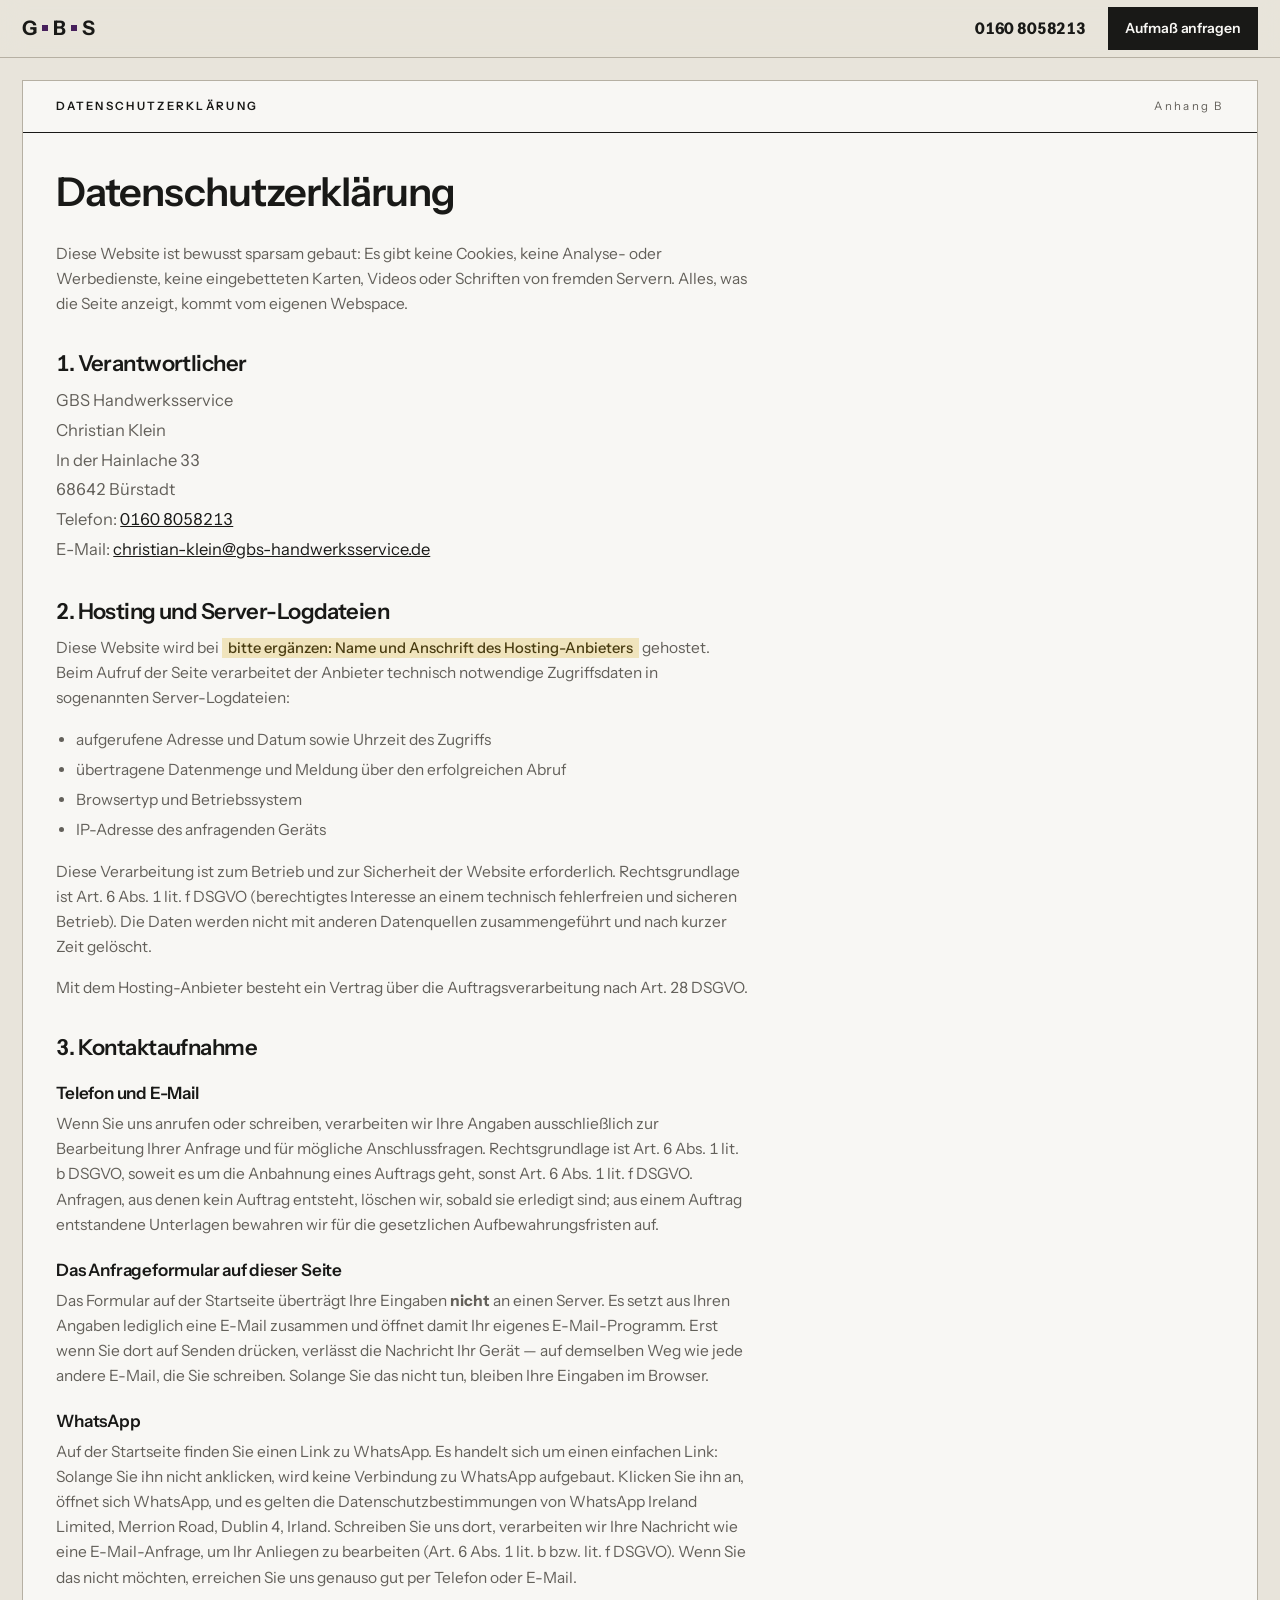
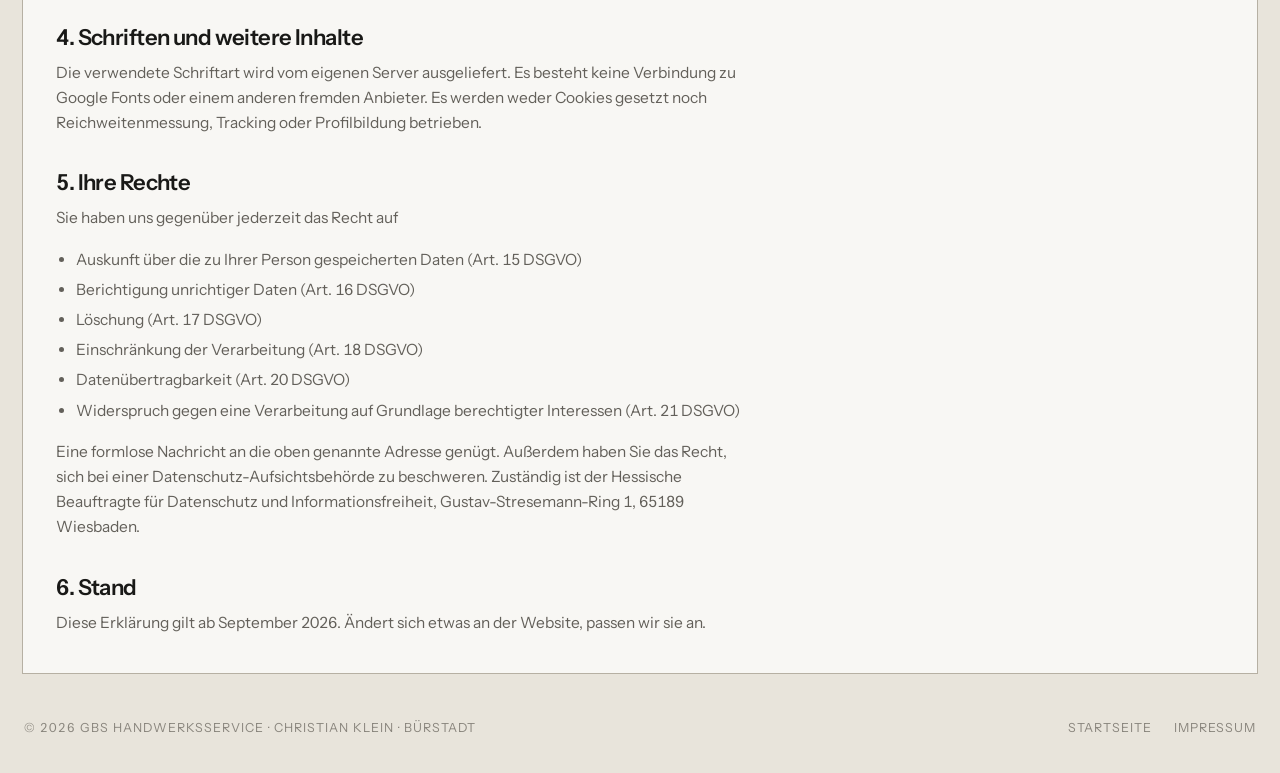
==== datenschutz.html @ 6ca28621 "Entwurf „Werkstattblatt" für GBS Handwerksservice Die Seite als Satz technischer Blätter statt als L" ====
<!doctype html>
<html lang="de">
<head>
<meta charset="utf-8">
<meta name="viewport" content="width=device-width, initial-scale=1">
<title>Datenschutzerklärung — GBS Handwerksservice</title>
<meta name="robots" content="noindex, nofollow">
<meta name="theme-color" content="#e8e4db">
<link rel="icon" href="favicon.svg" type="image/svg+xml">
<link rel="stylesheet" href="assets/css/gbs.css">
</head>
<body>

<header class="kopfleiste" data-fest="ja">
  <div class="innen">
    <a class="wortmarke wortmarke--klein" href="index.html" aria-label="GBS Handwerksservice — Startseite">
      G<i></i>B<i></i>S
    </a>
    <div class="rechts">
      <a class="ruf" href="tel:+491608058213">0160 8058213</a>
      <a class="knopf" href="index.html#blatt-07">Aufmaß<span class="nur-breit">&#160;anfragen</span></a>
    </div>
  </div>
</header>

<main style="padding-top:var(--kopf)">
<section class="blatt">
  <div class="blatt-kopf">
    <span class="titel">Datenschutzerklärung</span>
    <span class="nr">Anhang B</span>
  </div>
  <div class="rechtsblatt">

  <h1>Datenschutzerklärung</h1>

  <p>
    Diese Website ist bewusst sparsam gebaut: Es gibt keine Cookies, keine Analyse-
    oder Werbedienste, keine eingebetteten Karten, Videos oder Schriften von
    fremden Servern. Alles, was die Seite anzeigt, kommt vom eigenen Webspace.
  </p>

  <h2>1. Verantwortlicher</h2>
  <address>
    GBS Handwerksservice<br>
    Christian Klein<br>
    In der Hainlache 33<br>
    68642 Bürstadt<br>
    Telefon: <a href="tel:+491608058213">0160 8058213</a><br>
    E-Mail: <a href="mailto:christian-klein@gbs-handwerksservice.de">christian-klein@gbs-handwerksservice.de</a>
  </address>

  <h2>2. Hosting und Server-Logdateien</h2>
  <p>
    Diese Website wird bei <span class="luecke">bitte ergänzen: Name und Anschrift
    des Hosting-Anbieters</span> gehostet. Beim Aufruf der Seite verarbeitet der
    Anbieter technisch notwendige Zugriffsdaten in sogenannten Server-Logdateien:
  </p>
  <ul>
    <li>aufgerufene Adresse und Datum sowie Uhrzeit des Zugriffs</li>
    <li>übertragene Datenmenge und Meldung über den erfolgreichen Abruf</li>
    <li>Browsertyp und Betriebssystem</li>
    <li>IP-Adresse des anfragenden Geräts</li>
  </ul>
  <p>
    Diese Verarbeitung ist zum Betrieb und zur Sicherheit der Website erforderlich.
    Rechtsgrundlage ist Art. 6 Abs. 1 lit. f DSGVO (berechtigtes Interesse an einem
    technisch fehlerfreien und sicheren Betrieb). Die Daten werden nicht mit anderen
    Datenquellen zusammengeführt und nach kurzer Zeit gelöscht.
  </p>
  <p>
    Mit dem Hosting-Anbieter besteht ein Vertrag über die Auftragsverarbeitung nach
    Art. 28 DSGVO.
  </p>

  <h2>3. Kontaktaufnahme</h2>
  <h3>Telefon und E-Mail</h3>
  <p>
    Wenn Sie uns anrufen oder schreiben, verarbeiten wir Ihre Angaben ausschließlich
    zur Bearbeitung Ihrer Anfrage und für mögliche Anschlussfragen. Rechtsgrundlage
    ist Art. 6 Abs. 1 lit. b DSGVO, soweit es um die Anbahnung eines Auftrags geht,
    sonst Art. 6 Abs. 1 lit. f DSGVO. Anfragen, aus denen kein Auftrag entsteht,
    löschen wir, sobald sie erledigt sind; aus einem Auftrag entstandene Unterlagen
    bewahren wir für die gesetzlichen Aufbewahrungsfristen auf.
  </p>

  <h3>Das Anfrageformular auf dieser Seite</h3>
  <p>
    Das Formular auf der Startseite überträgt Ihre Eingaben <strong>nicht</strong> an
    einen Server. Es setzt aus Ihren Angaben lediglich eine E-Mail zusammen und
    öffnet damit Ihr eigenes E-Mail-Programm. Erst wenn Sie dort auf Senden drücken,
    verlässt die Nachricht Ihr Gerät — auf demselben Weg wie jede andere E-Mail, die
    Sie schreiben. Solange Sie das nicht tun, bleiben Ihre Eingaben im Browser.
  </p>

  <h3>WhatsApp</h3>
  <p>
    Auf der Startseite finden Sie einen Link zu WhatsApp. Es handelt sich um einen
    einfachen Link: Solange Sie ihn nicht anklicken, wird keine Verbindung zu
    WhatsApp aufgebaut. Klicken Sie ihn an, öffnet sich WhatsApp, und es gelten die
    Datenschutzbestimmungen von WhatsApp Ireland Limited, Merrion Road, Dublin 4,
    Irland. Schreiben Sie uns dort, verarbeiten wir Ihre Nachricht wie eine
    E-Mail-Anfrage, um Ihr Anliegen zu bearbeiten (Art. 6 Abs. 1 lit. b bzw. lit. f
    DSGVO). Wenn Sie das nicht möchten, erreichen Sie uns genauso gut per Telefon
    oder E-Mail.
  </p>

  <h2>4. Schriften und weitere Inhalte</h2>
  <p>
    Die verwendete Schriftart wird vom eigenen Server ausgeliefert. Es besteht keine
    Verbindung zu Google Fonts oder einem anderen fremden Anbieter. Es werden weder
    Cookies gesetzt noch Reichweitenmessung, Tracking oder Profilbildung betrieben.
  </p>

  <h2>5. Ihre Rechte</h2>
  <p>Sie haben uns gegenüber jederzeit das Recht auf</p>
  <ul>
    <li>Auskunft über die zu Ihrer Person gespeicherten Daten (Art. 15 DSGVO)</li>
    <li>Berichtigung unrichtiger Daten (Art. 16 DSGVO)</li>
    <li>Löschung (Art. 17 DSGVO)</li>
    <li>Einschränkung der Verarbeitung (Art. 18 DSGVO)</li>
    <li>Datenübertragbarkeit (Art. 20 DSGVO)</li>
    <li>Widerspruch gegen eine Verarbeitung auf Grundlage berechtigter Interessen
        (Art. 21 DSGVO)</li>
  </ul>
  <p>
    Eine formlose Nachricht an die oben genannte Adresse genügt. Außerdem haben Sie
    das Recht, sich bei einer Datenschutz-Aufsichtsbehörde zu beschweren. Zuständig
    ist der Hessische Beauftragte für Datenschutz und Informationsfreiheit,
    Gustav-Stresemann-Ring 1, 65189 Wiesbaden.
  </p>

  <h2>6. Stand</h2>
  <p>
    Diese Erklärung gilt ab September 2026. Ändert sich etwas an der Website, passen
    wir sie an.
  </p>

  </div>
</section>
</main>

<footer class="fuss">
  <span>© 2026 GBS Handwerksservice · Christian Klein · Bürstadt</span>
  <nav aria-label="Rechtliches">
    <a href="index.html">Startseite</a>
    <a href="impressum.html">Impressum</a>
  </nav>
</footer>

</body>
</html>
---- assets/css/gbs.css ----
@charset "utf-8";
/* ==========================================================================
   GBS Handwerksservice — Entwurf „Werkstattblatt"
   Die Seite ist ein Satz technischer Blätter: Kopfzeile mit Blattnummer,
   Daten in Tabellen, Schnitte statt Bildchen, Randnotizen kursiv.
   Keine Nutzenkacheln, keine Leistungskarten, keine Drei-Schritte-Grafik.
   ========================================================================== */

/* ------------------------------------------------------------ Schriften -- */
@font-face {
  font-family: "Instrument Sans";
  font-style: normal; font-weight: 400 700; font-display: swap;
  src: url("../fonts/instrument-sans-latin.woff2") format("woff2");
  unicode-range: U+0000-00FF, U+0131, U+0152-0153, U+02BB-02BC, U+02C6, U+02DA,
    U+02DC, U+0304, U+0308, U+0329, U+2000-206F, U+20AC, U+2122, U+2191, U+2193,
    U+2212, U+2215, U+FEFF, U+FFFD;
}
@font-face {
  font-family: "Instrument Sans";
  font-style: normal; font-weight: 400 700; font-display: swap;
  src: url("../fonts/instrument-sans-latin-ext.woff2") format("woff2");
  unicode-range: U+0100-02BA, U+02BD-02C5, U+02C7-02CC, U+02CE-02D7, U+02DD-02FF,
    U+0304, U+0308, U+0329, U+1D00-1DBF, U+1E00-1E9F, U+1EF2-1EFF, U+2020,
    U+20A0-20AB, U+20AD-20C0, U+2113, U+2C60-2C7F, U+A720-A7FF;
}
@font-face {
  font-family: "Instrument Serif";
  font-style: italic; font-weight: 400; font-display: swap;
  src: url("../fonts/instrument-serif-kursiv-latin.woff2") format("woff2");
  unicode-range: U+0000-00FF, U+0131, U+0152-0153, U+02BB-02BC, U+02C6, U+02DA,
    U+02DC, U+0304, U+0308, U+0329, U+2000-206F, U+20AC, U+2122, U+2191, U+2193,
    U+2212, U+2215, U+FEFF, U+FFFD;
}

/* --------------------------------------------------------------- Farben -- */
:root {
  --tisch:     #e8e4db;   /* Untergrund, auf dem die Blätter liegen */
  --blatt:     #f8f7f4;   /* das Papier */
  --weiss:     #ffffff;
  --tusche:    #191917;   /* Schrift — 15,9:1 auf Papier */
  --grau:      #63605a;   /* Nebentext — 5,9:1 */
  --grau-2:    #89857d;   /* nur große Schrift und Marken — 3,5:1 */
  --kante:     #b6b0a3;   /* Blattkante */
  --linie:     #d5d0c4;   /* Linie im Blatt */
  --linie-2:   #e3dfd5;   /* feinste Linie */
  --aubergine: #47205c;   /* Logoviolett, dunkel — nur als Marke */

  --sans:  "Instrument Sans", "Segoe UI", system-ui, -apple-system, Arial, sans-serif;
  --serif: "Instrument Serif", Georgia, "Times New Roman", serif;

  --rand:   22px;
  --breite: 1320px;
  --kopf:   58px;
}
@media (max-width: 700px) { :root { --rand: 12px; --kopf: 54px; } }

/* ---------------------------------------------------------- Grundlagen -- */
*, *::before, *::after { box-sizing: border-box; }

html { scroll-behavior: smooth; scroll-padding-top: calc(var(--kopf) + 16px); }
@media (prefers-reduced-motion: reduce) {
  html { scroll-behavior: auto; }
  *, *::before, *::after {
    animation-duration: .001ms !important; transition-duration: .001ms !important;
  }
}

body {
  margin: 0;
  background: var(--tisch);
  color: var(--tusche);
  font-family: var(--sans);
  font-size: 16.5px;
  line-height: 1.62;
  font-variant-numeric: tabular-nums;
  -webkit-font-smoothing: antialiased;
  overflow-x: hidden;
}

h1, h2, h3 {
  margin: 0; font-weight: 600; letter-spacing: -.026em; line-height: 1.1;
}
h1 { font-size: clamp(27px, 3.1vw, 44px); }
h2 { font-size: clamp(24px, 2.6vw, 36px); }
h3 { font-size: 17px; letter-spacing: -.012em; line-height: 1.35; }
p { margin: 0 0 1em; }
p:last-child { margin-bottom: 0; }
img { max-width: 100%; height: auto; display: block; }
picture { display: block; }
a { color: inherit; }

.nur-fuer-screenreader {
  position: absolute; width: 1px; height: 1px; padding: 0; margin: -1px;
  overflow: hidden; clip-path: inset(50%); white-space: nowrap;
}
.springen {
  position: absolute; left: var(--rand); top: 10px; z-index: 99;
  transform: translateY(-190%);
  background: var(--tusche); color: var(--blatt);
  padding: 10px 16px; font-weight: 600; text-decoration: none;
}
.springen:focus { transform: none; }

:where(a, button, input, textarea, select, [tabindex]):focus-visible {
  outline: 2px solid var(--aubergine); outline-offset: 3px;
}

/* ----------------------------------------------------- kleine Bausteine -- */
.marke {
  font-size: 11px; font-weight: 600; letter-spacing: .2em; text-transform: uppercase;
  color: var(--grau);
}
.notiz {                        /* Randnotiz, wie mit der Hand dazugeschrieben */
  font-family: var(--serif); font-style: italic;
  font-size: 16px; line-height: 1.45; color: var(--grau);
}

.knopf {
  display: inline-flex; align-items: center; gap: 0;
  padding: 14px 24px;
  font-family: var(--sans); font-size: 15.5px; font-weight: 600; letter-spacing: -.005em;
  text-decoration: none; border: 1px solid var(--tusche); border-radius: 0;
  background: var(--tusche); color: var(--blatt);
  cursor: pointer;
  transition: background-color .2s ease, border-color .2s ease;
}
.knopf:hover { background: var(--aubergine); border-color: var(--aubergine); }
.knopf--linie { background: transparent; color: var(--tusche); border-color: var(--kante); }
.knopf--linie:hover { background: transparent; color: var(--aubergine); border-color: var(--aubergine); }

.textlink {
  text-decoration: none; font-weight: 600;
  border-bottom: 1px solid var(--kante); padding-bottom: 2px;
  transition: border-color .2s ease, color .2s ease;
}
.textlink:hover { border-color: var(--tusche); color: var(--aubergine); }

/* Wortmarke: das Logomotiv G▪B▪S */
.wortmarke {
  display: inline-flex; align-items: center; gap: 5px;
  text-decoration: none; color: var(--tusche);
  font-weight: 700; font-size: 25px; letter-spacing: -.012em; line-height: 1;
}
.wortmarke i { width: 7px; height: 7px; background: var(--aubergine); display: block; }
.wortmarke--klein { font-size: 20px; }
.wortmarke--klein i { width: 6px; height: 6px; }

/* ===================================================== Laufende Leiste == */
.kopfleiste {
  position: fixed; inset: 0 0 auto; z-index: 50; height: var(--kopf);
  display: flex; align-items: center;
  background: rgba(232, 228, 219, .92);
  backdrop-filter: blur(12px);
  border-bottom: 1px solid transparent;
  transform: translateY(-101%);
  transition: transform .28s ease, border-color .28s ease;
}
.kopfleiste[data-fest="ja"] { transform: none; border-bottom-color: var(--kante); }
.kopfleiste .innen {
  width: min(var(--breite), 100% - 2 * var(--rand)); margin-inline: auto;
  display: flex; align-items: center; justify-content: space-between; gap: 20px;
}
.kopfleiste .rechts { display: flex; align-items: center; gap: 22px; }
.kopfleiste .ruf {
  font-weight: 700; font-size: 16px; text-decoration: none; letter-spacing: -.01em;
}
.kopfleiste .knopf { padding: 9px 16px; font-size: 14px; }
@media (max-width: 560px) { .kopfleiste .ruf { display: none; } }

/* ============================================================= Blätter == */
.blatt {
  width: min(var(--breite), 100% - 2 * var(--rand));
  margin: 0 auto var(--rand);
  background: var(--blatt);
  border: 1px solid var(--kante);
}
.blatt:first-of-type { margin-top: var(--rand); }
.blatt--hoch { min-height: calc(100svh - 2 * var(--rand)); display: flex; flex-direction: column; }

.blatt-kopf {
  display: flex; align-items: baseline; justify-content: space-between; gap: 18px;
  padding: 16px clamp(20px, 2.6vw, 40px);
  border-bottom: 1px solid var(--tusche);
}
.blatt-kopf .titel {
  font-size: 11.5px; font-weight: 600; letter-spacing: .2em; text-transform: uppercase;
}
.blatt-kopf .nr {
  font-size: 11.5px; letter-spacing: .2em; color: var(--grau); white-space: nowrap;
}
.blatt-koerper { padding: clamp(30px, 3.6vw, 56px) clamp(20px, 2.6vw, 40px); }
.blatt--hoch .blatt-koerper { flex: 1; display: flex; flex-direction: column; }
.blatt-fuss {
  display: flex; flex-wrap: wrap; align-items: baseline; justify-content: space-between;
  gap: 10px 20px;
  padding: 12px clamp(20px, 2.6vw, 40px);
  border-top: 1px solid var(--linie);
  font-size: 11.5px; letter-spacing: .1em; text-transform: uppercase; color: var(--grau-2);
}

/* ------------------------------------------------- Blatt 01: Deckblatt -- */
.deckblatt { display: grid; grid-template-columns: 300px 1fr; flex: 1; }
@media (max-width: 920px) { .deckblatt { grid-template-columns: minmax(0, 1fr); } }

.spalte {
  border-right: 1px solid var(--kante);
  padding: clamp(24px, 2.4vw, 32px) clamp(20px, 2vw, 28px);
  display: flex; flex-direction: column; gap: 30px;
}
@media (max-width: 920px) { .spalte { border-right: 0; border-bottom: 1px solid var(--kante); } }
.spalte .sub {
  margin-top: 9px; font-size: 10.5px; letter-spacing: .2em; text-transform: uppercase;
  color: var(--grau);
}

/* Inhaltsverzeichnis — das ist zugleich die Navigation */
.inhalt { margin: 0; padding: 0; list-style: none; border-top: 1px solid var(--linie); }
.inhalt li { border-bottom: 1px solid var(--linie); }
.inhalt a {
  display: flex; justify-content: space-between; gap: 14px;
  padding: 9px 0; text-decoration: none; font-size: 14px;
  transition: color .15s ease;
}
.inhalt a:hover { color: var(--aubergine); }
.inhalt a span:last-child { color: var(--grau-2); font-size: 11.5px; letter-spacing: .14em; }

.ruf-block { margin-top: auto; }
.ruf-block small {
  display: block; font-size: 10.5px; letter-spacing: .2em; text-transform: uppercase;
  color: var(--grau);
}
.ruf-block a {
  display: block; margin-top: 7px; text-decoration: none;
  font-weight: 700; font-size: 25px; letter-spacing: -.02em;
}
.ruf-block p { margin: 12px 0 0; font-size: 13.5px; color: var(--grau); line-height: 1.5; }

.feld { padding: clamp(26px, 3vw, 40px) clamp(22px, 3vw, 44px) clamp(18px, 2vw, 26px);
        display: flex; flex-direction: column; }
.feld h1 { max-width: 19ch; }
.feld .lauf { margin-top: 16px; max-width: 56ch; color: var(--grau); }
.riss { margin: auto 0 0; padding-top: clamp(18px, 3vw, 34px); }
.riss figcaption {
  margin-top: 12px; padding-top: 10px; border-top: 1px solid var(--linie);
  display: flex; flex-wrap: wrap; gap: 6px 20px; justify-content: space-between;
  font-size: 11.5px; letter-spacing: .1em; text-transform: uppercase; color: var(--grau-2);
}

/* ------------------------------------------------------------ Datensatz -- */
.daten { border-top: 1px solid var(--linie); }
.daten div {
  display: flex; justify-content: space-between; align-items: baseline; gap: 12px;
  padding: 8px 0; border-bottom: 1px solid var(--linie);
  font-size: 13px; color: var(--grau);
}
.daten div b { color: var(--tusche); font-weight: 600; text-align: right; }

/* Ablauf als knappe Kette, nicht als Drei-Schritte-Grafik */
.kette { margin: 0; padding: 0; list-style: none; border-top: 1px solid var(--linie); }
.kette li {
  display: grid; grid-template-columns: 26px 1fr; gap: 10px;
  padding: 9px 0; border-bottom: 1px solid var(--linie);
  font-size: 13.5px; color: var(--grau);
}
.kette li b { color: var(--tusche); font-weight: 600; }
.kette li span:first-child { color: var(--grau-2); font-size: 11.5px; padding-top: 2px; }

/* ------------------------------------------------ Blatt 02: Ausgeführt -- */
.doku { display: grid; gap: clamp(22px, 2.6vw, 40px); grid-template-columns: repeat(2, 1fr); }
@media (max-width: 800px) { .doku { grid-template-columns: minmax(0, 1fr); } }
.doku figure { margin: 0; }
.doku img { width: 100%; border: 1px solid var(--linie); }
.doku figcaption { margin-top: 14px; }
.doku .kennung {
  display: flex; justify-content: space-between; gap: 12px;
  padding-bottom: 8px; border-bottom: 1px solid var(--tusche);
  font-size: 11.5px; font-weight: 600; letter-spacing: .18em; text-transform: uppercase;
}
.doku .kennung span:last-child { color: var(--grau-2); font-weight: 500; }

/* ------------------------------------------------ Blatt 03: Leistungen -- */
.leistungs-gitter {
  display: grid; gap: clamp(24px, 3vw, 48px);
  grid-template-columns: minmax(0, 1fr) minmax(0, 300px);
  align-items: start;
}
@media (max-width: 1000px) { .leistungs-gitter { grid-template-columns: minmax(0, 1fr); } }
.schnitte { display: grid; gap: 20px; }
.schnitte figure { margin: 0; }
.schnitte figcaption {
  margin-top: 8px; font-size: 11.5px; letter-spacing: .1em; text-transform: uppercase;
  color: var(--grau-2);
}

/* ----------------------------------------------------------- Tabellen --- */
.tabellen-rahmen { overflow-x: auto; }
table.spez { width: 100%; border-collapse: collapse; font-size: 15px; }
table.spez th, table.spez td {
  padding: 13px 18px 13px 0; text-align: left; vertical-align: top;
  border-bottom: 1px solid var(--linie);
}
table.spez thead th {
  padding-bottom: 11px;
  font-size: 11px; font-weight: 600; letter-spacing: .18em; text-transform: uppercase;
  color: var(--grau); border-bottom: 1px solid var(--tusche);
}
table.spez tbody th { font-weight: 600; width: 22%; }
table.spez td { color: var(--grau); }
table.spez td.stark { color: var(--tusche); font-weight: 600; }
table.spez tr:last-child th, table.spez tr:last-child td { border-bottom: 0; }
table.spez--eng { min-width: 700px; }
table.spez--breit { min-width: 660px; }
.wisch {
  display: none; margin: 0 0 12px;
  font-size: 11px; letter-spacing: .18em; text-transform: uppercase; color: var(--grau-2);
}
@media (max-width: 760px) { .wisch { display: block; } }

/* --------------------------------------- Blatt 04: Vergleich + Nachweis -- */
.nachweis-gitter {
  display: grid; gap: clamp(26px, 3.5vw, 60px);
  grid-template-columns: minmax(0, 1fr) minmax(0, 190px);
  align-items: start;
}
@media (max-width: 860px) {
  .nachweis-gitter { grid-template-columns: minmax(0, 1fr); }
  .nachweis-gitter > * { min-width: 0; }
}
.schein { margin: 0; }
.schein picture { border: 1px solid var(--linie); background: var(--weiss); padding: 10px; }
.schein img { width: 100%; }
.schein figcaption {
  margin-top: 12px; padding-top: 10px; border-top: 1px solid var(--linie);
  font-size: 13px; line-height: 1.5; color: var(--grau);
}
@media (max-width: 860px) { .schein { max-width: 340px; } }
/* ---------------------------------------------------- Blatt 06: Fragen -- */
.fragen { column-count: 2; column-gap: clamp(28px, 4vw, 64px); }
@media (max-width: 800px) { .fragen { column-count: 1; } }
.frage { break-inside: avoid; padding: 0 0 18px; margin-bottom: 18px;
         border-bottom: 1px solid var(--linie); }
.frage h3 { margin-bottom: 6px; }
.frage p { color: var(--grau); font-size: 15px; line-height: 1.58; }

/* ---------------------------------------------------- Blatt 07: Anfrage -- */
.anfrage-gitter {
  display: grid; gap: clamp(28px, 3.5vw, 60px);
  grid-template-columns: minmax(0, 320px) minmax(0, 1fr);
  align-items: start;
}
@media (max-width: 860px) { .anfrage-gitter { grid-template-columns: minmax(0, 1fr); } }

.briefkopf address { font-style: normal; line-height: 1.75; }
.briefkopf .zeile { margin-top: 20px; border-top: 1px solid var(--linie); }
.briefkopf .zeile div {
  display: flex; justify-content: space-between; gap: 14px;
  padding: 9px 0; border-bottom: 1px solid var(--linie); font-size: 14px;
}
.briefkopf .zeile a { text-decoration: none; font-weight: 600; }
.briefkopf .zeile a:hover { color: var(--aubergine); }
.briefkopf .zeile span:first-child { color: var(--grau); }
.gebiet { margin-top: 22px; font-size: 14px; color: var(--grau); line-height: 1.6; }

form.bogen { }
.bogen-zeile { display: grid; gap: 0 clamp(18px, 2.4vw, 34px); grid-template-columns: 1fr 1fr; }
@media (max-width: 560px) { .bogen-zeile { grid-template-columns: 1fr; } }
.eingabe { display: block; margin-bottom: 22px; }
.eingabe > span {
  display: block; margin-bottom: 6px;
  font-size: 10.5px; font-weight: 600; letter-spacing: .18em; text-transform: uppercase;
  color: var(--grau);
}
.eingabe input, .eingabe textarea {
  width: 100%; padding: 7px 0 10px;
  font-family: var(--sans); font-size: 16.5px; color: var(--tusche);
  background: transparent; border: 0; border-bottom: 1px solid var(--kante);
  border-radius: 0;
  transition: border-color .18s ease;
}
.eingabe textarea { min-height: 84px; resize: vertical; line-height: 1.55; }
.eingabe input:focus, .eingabe textarea:focus { border-bottom-color: var(--tusche); outline: none; }
.eingabe input::placeholder, .eingabe textarea::placeholder { color: var(--grau-2); }
.bogen-fuss { margin: 16px 0 0; font-size: 13px; color: var(--grau); max-width: 54ch; }
.bogen-fuss a { color: var(--tusche); }

.rueckmeldung {
  margin-top: 22px; padding-top: 18px; border-top: 1px solid var(--tusche); font-size: 14.5px;
}
.rueckmeldung p { color: var(--grau); }
.rueckmeldung textarea {
  width: 100%; min-height: 130px; margin: 12px 0; padding: 12px;
  font-family: var(--sans); font-size: 14px; line-height: 1.55; color: var(--tusche);
  background: var(--weiss); border: 1px solid var(--kante); border-radius: 0;
}
.rueckmeldung .knopf { padding: 10px 18px; font-size: 14px; }

/* ================================================================ Fuß === */
.fuss {
  width: min(var(--breite), 100% - 2 * var(--rand));
  margin: 0 auto; padding: 22px 2px 34px;
  display: flex; flex-wrap: wrap; gap: 10px 26px; justify-content: space-between;
  font-size: 12.5px; letter-spacing: .08em; text-transform: uppercase; color: var(--grau-2);
}
.fuss a { text-decoration: none; }
.fuss a:hover { color: var(--tusche); }
.fuss nav { display: flex; flex-wrap: wrap; gap: 10px 22px; }

/* ================================================== Leiste am Handy ===== */
.aktionsleiste {
  position: fixed; inset: auto 0 0; z-index: 45;
  display: none; grid-template-columns: 1fr 1fr;
  background: var(--blatt); border-top: 1px solid var(--kante);
  transform: translateY(101%); transition: transform .25s ease;
}
.aktionsleiste[data-sichtbar="ja"] { transform: none; }
.aktionsleiste a {
  display: flex; align-items: center; justify-content: center;
  padding: 15px 8px; font-size: 15px; font-weight: 600; text-decoration: none;
}
.aktionsleiste a.ruf { background: var(--tusche); color: var(--blatt); }
@media (max-width: 700px) {
  .aktionsleiste { display: grid; }
  body { padding-bottom: 54px; }
}

/* ======================================================== Zeichnungen === */
.zeichnung { width: 100%; height: auto; display: block; color: var(--tusche); }
.zeichnung .l, .zeichnung .l2, .zeichnung .fein,
.zeichnung .schraffur, .zeichnung .heizstrich { vector-effect: non-scaling-stroke; }
.zeichnung .l  { fill: none; stroke: currentColor; stroke-width: 1; }
.zeichnung .l2 { fill: none; stroke: currentColor; stroke-width: 2; }
/* muss nach .l stehen: CSS schlägt sonst das fill-Attribut im SVG */
.zeichnung .fl-blatt { fill: var(--blatt); }
.zeichnung .fein { fill: none; stroke: #a8a399; stroke-width: 1; }
.zeichnung .schraffur { stroke: #c9c4b8; stroke-width: 1; }
.zeichnung .heizstrich { stroke: #9d978d; stroke-width: 1; }
.zeichnung text { font-family: var(--sans); font-weight: 500; fill: var(--grau); letter-spacing: .03em; }
.zeichnung .mass { fill: var(--tusche); font-weight: 600; }
.zeichnung--gross text { font-size: 16px; }
.zeichnung--klein text { font-size: 13px; }

/* ===================================================== Rechtsseiten ===== */
.rechtsblatt { padding: clamp(28px, 3vw, 48px) clamp(20px, 2.6vw, 40px); max-width: 760px; }
.rechtsblatt h1 { margin-bottom: 26px; }
.rechtsblatt h2 { font-size: clamp(19px, 1.8vw, 22px); margin: 36px 0 10px; }
.rechtsblatt h3 { margin: 22px 0 6px; }
.rechtsblatt p, .rechtsblatt li { color: var(--grau); font-size: 15.5px; }
.rechtsblatt a { color: var(--tusche); }
.rechtsblatt address { font-style: normal; line-height: 1.8; color: var(--grau); }
.rechtsblatt ul { padding-left: 20px; }
.rechtsblatt li { margin-bottom: 5px; }
.luecke { background: #f0e4bd; color: #4a3d12; padding: 1px 6px; font-size: .95em; font-weight: 500; }

/* =============================================== Einblenden beim Scroll = */
.js-an .aufblenden { opacity: 0; transform: translateY(12px); }
.aufblenden[data-da="ja"] {
  opacity: 1; transform: none;
  transition: opacity .6s ease, transform .6s cubic-bezier(.2,.7,.3,1);
}
@media (prefers-reduced-motion: reduce) { .js-an .aufblenden { opacity: 1; transform: none; } }

/* lange E-Mail-Adresse im Briefkopf darf umbrechen */
.briefkopf .zeile div { flex-wrap: wrap; }
.briefkopf .zeile a { overflow-wrap: anywhere; }

/* Gitterfelder dürfen nicht von ihrem Inhalt aufgeblasen werden —
   sonst sprengt eine breite Tabelle am Handy die Seite */
.leistungs-gitter > *, .doku > *, .nachweis-gitter > *, .anfrage-gitter > *, .deckblatt > * {
  min-width: 0;
}

/* Am Handy zuerst die Aussage und die Zeichnung, dann erst Daten und
   Inhalt — und die Leiste steht dort dauerhaft. */
@media (max-width: 920px) {
  .kopfleiste { transform: none; border-bottom-color: var(--kante); }
  body { padding-top: var(--kopf); }
  .blatt--hoch { min-height: 0; }
  .deckblatt { display: flex; flex-direction: column; }
  .feld { order: 1; }
  .spalte {
    order: 2; gap: 26px;
    border-bottom: 0; border-top: 1px solid var(--kante);
  }
  .ruf-block { margin-top: 0; }
}

/* Der Knopf in der Leiste kürzt sich am Handy */
@media (max-width: 640px) { .nur-breit { display: none; } }

/* Blatt 02: Die Spaltenbreiten sind so gewaehlt, dass das querformatige und
   das hochformatige Bild gleich hoch stehen */
@media (min-width: 801px) { .doku { grid-template-columns: 1.88fr 1fr; } }
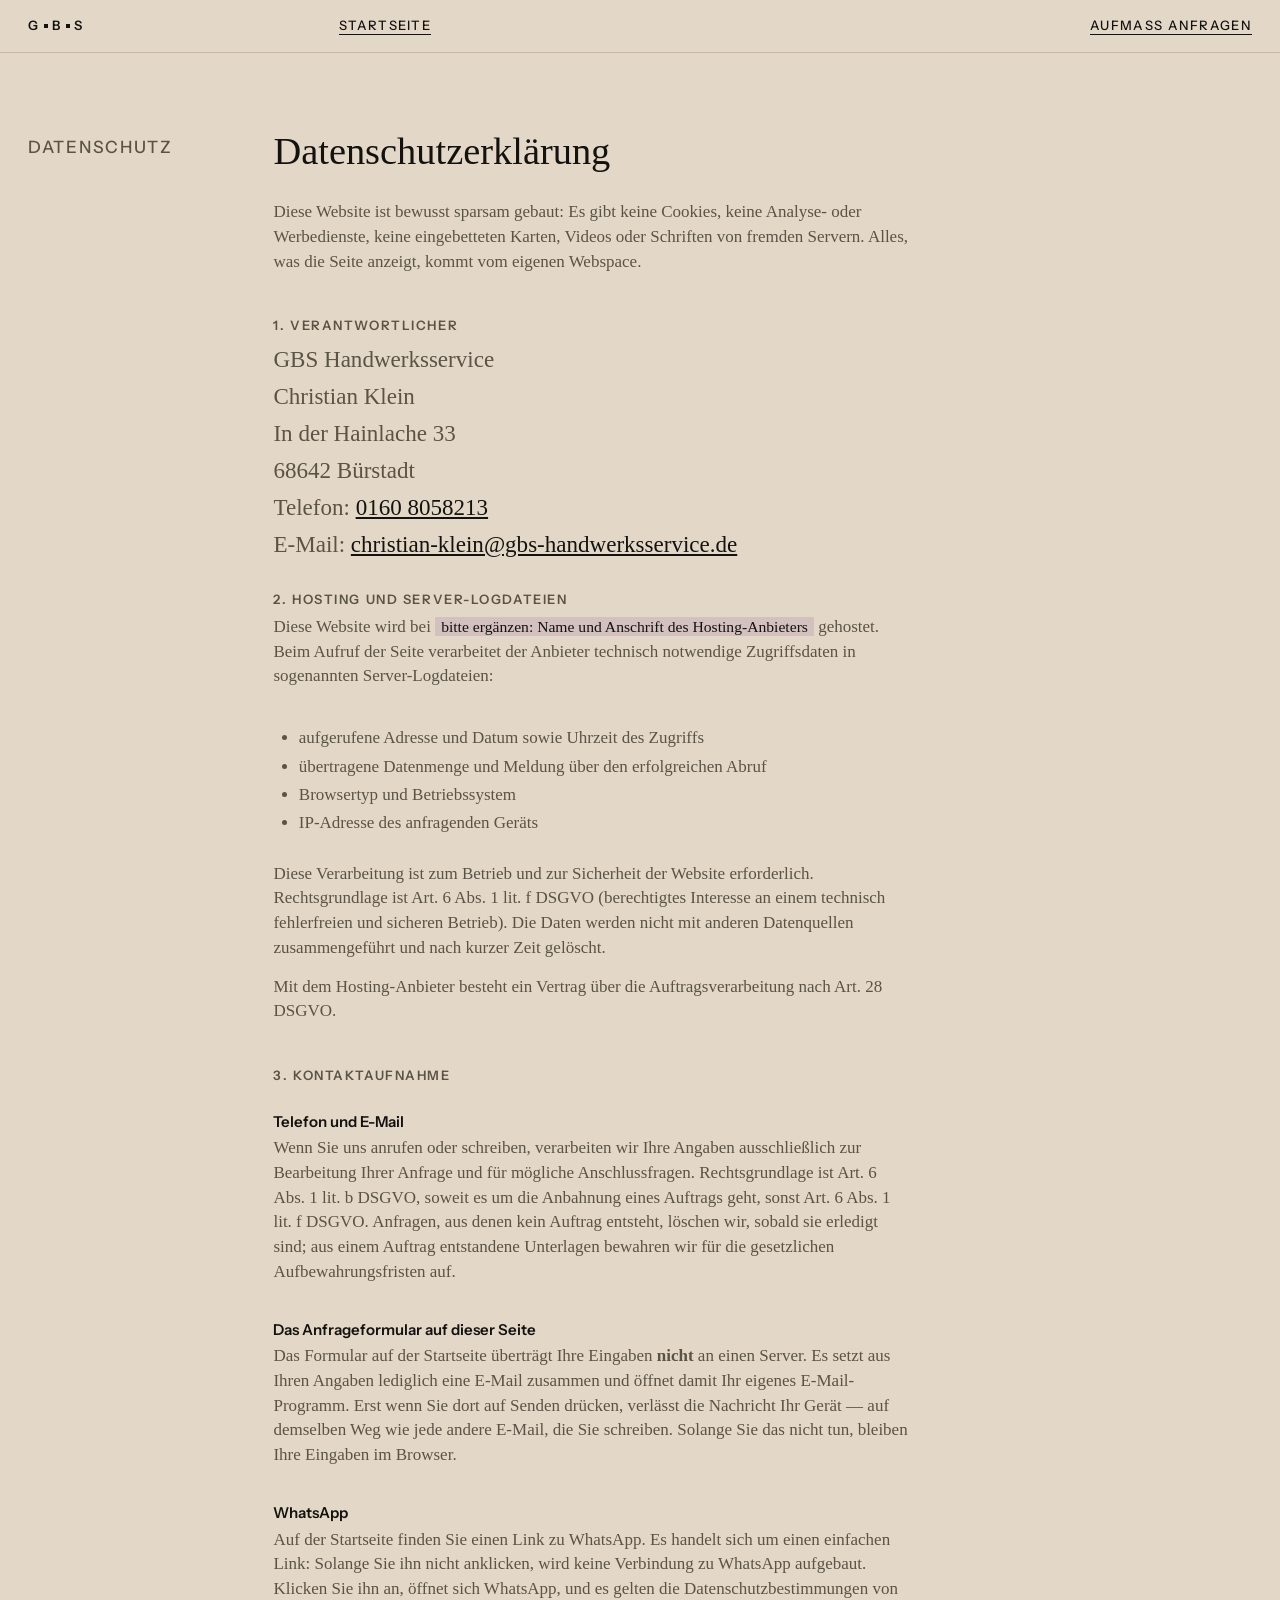
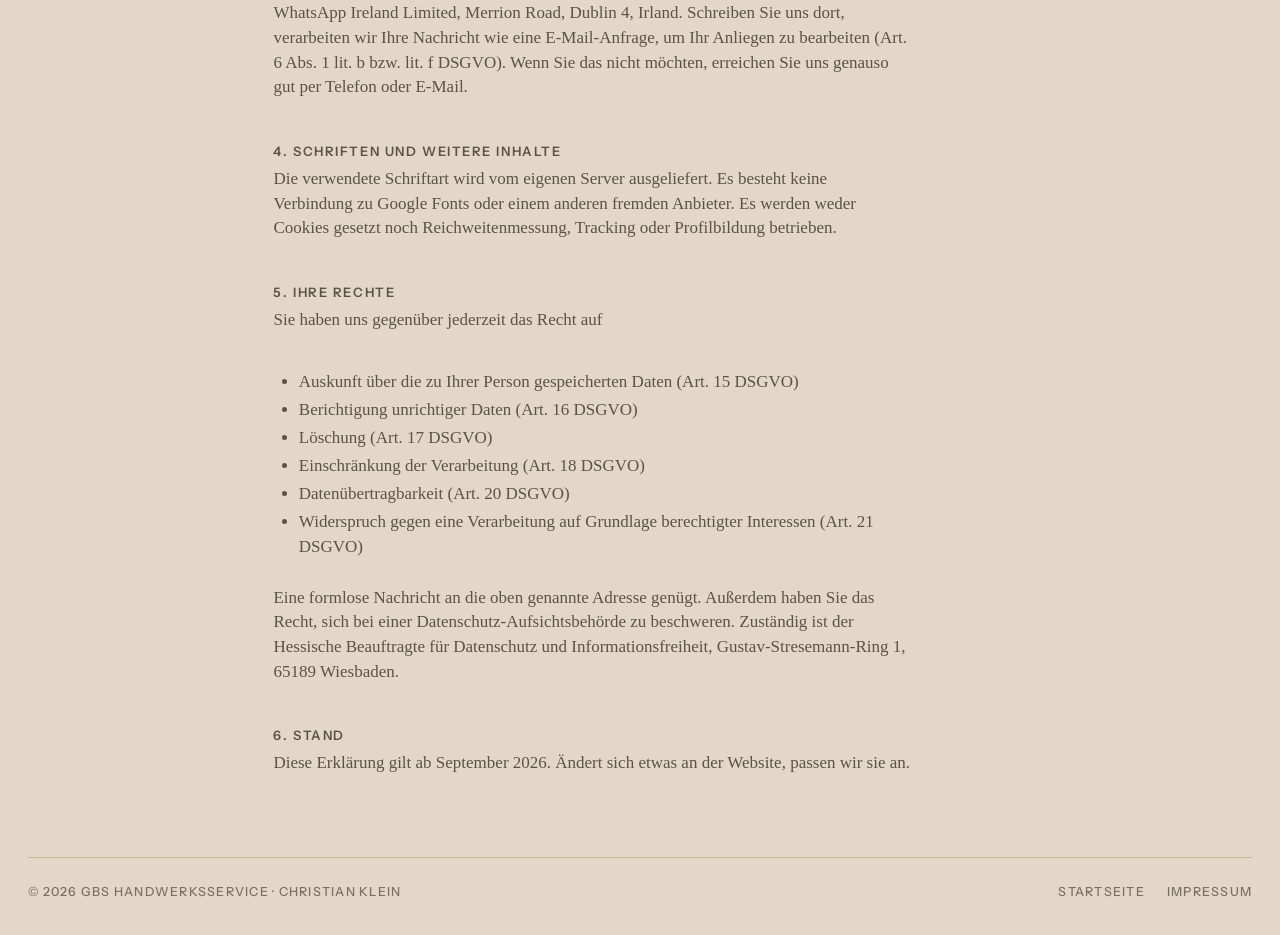
==== commit db0d6919: "Seite neu aufgesetzt nach dem Vorbild studiograpa.com Ein durchgehendes warmes Farbfeld statt Blätte" ====
--- a/datenschutz.html
+++ b/datenschutz.html
@@ -5,32 +5,21 @@
 <meta name="viewport" content="width=device-width, initial-scale=1">
 <title>Datenschutzerklärung — GBS Handwerksservice</title>
 <meta name="robots" content="noindex, nofollow">
-<meta name="theme-color" content="#e8e4db">
+<meta name="theme-color" content="#e3d8c8">
 <link rel="icon" href="favicon.svg" type="image/svg+xml">
 <link rel="stylesheet" href="assets/css/gbs.css">
 </head>
 <body>
 
-<header class="kopfleiste" data-fest="ja">
-  <div class="innen">
-    <a class="wortmarke wortmarke--klein" href="index.html" aria-label="GBS Handwerksservice — Startseite">
-      G<i></i>B<i></i>S
-    </a>
-    <div class="rechts">
-      <a class="ruf" href="tel:+491608058213">0160 8058213</a>
-      <a class="knopf" href="index.html#blatt-07">Aufmaß<span class="nur-breit">&#160;anfragen</span></a>
-    </div>
-  </div>
-</header>
+<nav class="leiste klein" data-fest="ja" aria-label="Seitenleiste">
+  <a class="wortmarke" href="index.html">G<i></i>B<i></i>S</a>
+  <div><a class="strich" href="index.html">Startseite</a></div>
+  <div></div>
+  <div><a class="strich nur-breit" href="index.html#kontakt">Aufmaß anfragen</a><a class="strich nur-schmal" href="tel:+491608058213">0160 8058213</a></div>
+</nav>
 
-<main style="padding-top:var(--kopf)">
-<section class="blatt">
-  <div class="blatt-kopf">
-    <span class="titel">Datenschutzerklärung</span>
-    <span class="nr">Anhang B</span>
-  </div>
-  <div class="rechtsblatt">
-
+<main class="rechtstext">
+  <p class="marginalie">Datenschutz</p>
   <h1>Datenschutzerklärung</h1>
 
   <p>
@@ -135,17 +124,16 @@
     wir sie an.
   </p>
 
-  </div>
-</section>
 </main>
 
 <footer class="fuss">
-  <span>© 2026 GBS Handwerksservice · Christian Klein · Bürstadt</span>
+  <span>© 2026 GBS Handwerksservice · Christian Klein</span>
   <nav aria-label="Rechtliches">
     <a href="index.html">Startseite</a>
     <a href="impressum.html">Impressum</a>
   </nav>
 </footer>
 
+<script src="assets/js/gbs.js" defer></script>
 </body>
 </html>
--- a/assets/css/gbs.css
+++ b/assets/css/gbs.css
@@ -1,12 +1,29 @@
 @charset "utf-8";
 /* ==========================================================================
-   GBS Handwerksservice — Entwurf „Werkstattblatt"
-   Die Seite ist ein Satz technischer Blätter: Kopfzeile mit Blattnummer,
-   Daten in Tabellen, Schnitte statt Bildchen, Randnotizen kursiv.
-   Keine Nutzenkacheln, keine Leistungskarten, keine Drei-Schritte-Grafik.
+   GBS Handwerksservice
+   Sprache nach dem Vorbild von studiograpa.com: ein durchgehendes warmes
+   Farbfeld, winzige Navigation in festen Positionen, Lauftext in großer
+   Serifenschrift in einer schmalen, eingerückten Spalte, Bilder in
+   unregelmäßigen Breiten, viel Leere dazwischen.
    ========================================================================== */
 
 /* ------------------------------------------------------------ Schriften -- */
+@font-face {
+  font-family: "Newsreader";
+  font-style: normal; font-weight: 400; font-display: swap;
+  src: url("../fonts/newsreader-latin.woff2") format("woff2");
+  unicode-range: U+0000-00FF, U+0131, U+0152-0153, U+02BB-02BC, U+02C6, U+02DA,
+    U+02DC, U+0304, U+0308, U+0329, U+2000-206F, U+20AC, U+2122, U+2191, U+2193,
+    U+2212, U+2215, U+FEFF, U+FFFD;
+}
+@font-face {
+  font-family: "Newsreader";
+  font-style: italic; font-weight: 400; font-display: swap;
+  src: url("../fonts/newsreader-kursiv-latin.woff2") format("woff2");
+  unicode-range: U+0000-00FF, U+0131, U+0152-0153, U+02BB-02BC, U+02C6, U+02DA,
+    U+02DC, U+0304, U+0308, U+0329, U+2000-206F, U+20AC, U+2122, U+2191, U+2193,
+    U+2212, U+2215, U+FEFF, U+FFFD;
+}
 @font-face {
   font-family: "Instrument Sans";
   font-style: normal; font-weight: 400 700; font-display: swap;
@@ -23,41 +40,30 @@
     U+0304, U+0308, U+0329, U+1D00-1DBF, U+1E00-1E9F, U+1EF2-1EFF, U+2020,
     U+20A0-20AB, U+20AD-20C0, U+2113, U+2C60-2C7F, U+A720-A7FF;
 }
-@font-face {
-  font-family: "Instrument Serif";
-  font-style: italic; font-weight: 400; font-display: swap;
-  src: url("../fonts/instrument-serif-kursiv-latin.woff2") format("woff2");
-  unicode-range: U+0000-00FF, U+0131, U+0152-0153, U+02BB-02BC, U+02C6, U+02DA,
-    U+02DC, U+0304, U+0308, U+0329, U+2000-206F, U+20AC, U+2122, U+2191, U+2193,
-    U+2212, U+2215, U+FEFF, U+FFFD;
-}
 
 /* --------------------------------------------------------------- Farben -- */
 :root {
-  --tisch:     #e8e4db;   /* Untergrund, auf dem die Blätter liegen */
-  --blatt:     #f8f7f4;   /* das Papier */
-  --weiss:     #ffffff;
-  --tusche:    #191917;   /* Schrift — 15,9:1 auf Papier */
-  --grau:      #63605a;   /* Nebentext — 5,9:1 */
-  --grau-2:    #89857d;   /* nur große Schrift und Marken — 3,5:1 */
-  --kante:     #b6b0a3;   /* Blattkante */
-  --linie:     #d5d0c4;   /* Linie im Blatt */
-  --linie-2:   #e3dfd5;   /* feinste Linie */
-  --aubergine: #47205c;   /* Logoviolett, dunkel — nur als Marke */
-
-  --sans:  "Instrument Sans", "Segoe UI", system-ui, -apple-system, Arial, sans-serif;
-  --serif: "Instrument Serif", Georgia, "Times New Roman", serif;
-
-  --rand:   22px;
-  --breite: 1320px;
-  --kopf:   58px;
-}
-@media (max-width: 700px) { :root { --rand: 12px; --kopf: 54px; } }
+  --feld:    #e3d8c8;   /* warmes Sandfeld, trägt die ganze Seite */
+  --tusche:  #14120f;   /* 13,2:1 auf dem Feld */
+  --grau:    #5a5346;   /* 5,4:1 */
+  --grau-2:  #7a7161;   /* nur große Schrift und Marken, 3,3:1 */
+  --linie:   #c6b9a4;
+  --weiss:   #ffffff;
+  --violett: #511972;   /* aus dem Logo, nur die Quadrate der Wortmarke */
+
+  --serif: "Newsreader", "Times New Roman", Times, serif;
+  --sans:  "Instrument Sans", "Helvetica Neue", Arial, sans-serif;
+
+  --rand:  28px;
+  --breite: 1400px;
+  --luft:  clamp(110px, 17vh, 230px);
+}
+@media (max-width: 760px) { :root { --rand: 18px; } }
 
 /* ---------------------------------------------------------- Grundlagen -- */
 *, *::before, *::after { box-sizing: border-box; }
 
-html { scroll-behavior: smooth; scroll-padding-top: calc(var(--kopf) + 16px); }
+html { scroll-behavior: smooth; }
 @media (prefers-reduced-motion: reduce) {
   html { scroll-behavior: auto; }
   *, *::before, *::after {
@@ -67,426 +73,341 @@
 
 body {
   margin: 0;
-  background: var(--tisch);
+  background: var(--feld);
   color: var(--tusche);
-  font-family: var(--sans);
-  font-size: 16.5px;
-  line-height: 1.62;
-  font-variant-numeric: tabular-nums;
+  font-family: var(--serif);
+  font-size: clamp(20px, 1.8vw, 27px);
+  line-height: 1.34;
   -webkit-font-smoothing: antialiased;
   overflow-x: hidden;
 }
 
-h1, h2, h3 {
-  margin: 0; font-weight: 600; letter-spacing: -.026em; line-height: 1.1;
-}
-h1 { font-size: clamp(27px, 3.1vw, 44px); }
-h2 { font-size: clamp(24px, 2.6vw, 36px); }
-h3 { font-size: 17px; letter-spacing: -.012em; line-height: 1.35; }
-p { margin: 0 0 1em; }
+p { margin: 0 0 .85em; }
 p:last-child { margin-bottom: 0; }
 img { max-width: 100%; height: auto; display: block; }
 picture { display: block; }
 a { color: inherit; }
+h1, h2, h3 { margin: 0; font-weight: 400; font-size: inherit; line-height: inherit; }
+em { font-style: italic; }
 
 .nur-fuer-screenreader {
   position: absolute; width: 1px; height: 1px; padding: 0; margin: -1px;
   overflow: hidden; clip-path: inset(50%); white-space: nowrap;
 }
-.springen {
-  position: absolute; left: var(--rand); top: 10px; z-index: 99;
-  transform: translateY(-190%);
-  background: var(--tusche); color: var(--blatt);
-  padding: 10px 16px; font-weight: 600; text-decoration: none;
-}
-.springen:focus { transform: none; }
-
-:where(a, button, input, textarea, select, [tabindex]):focus-visible {
-  outline: 2px solid var(--aubergine); outline-offset: 3px;
-}
-
-/* ----------------------------------------------------- kleine Bausteine -- */
-.marke {
-  font-size: 11px; font-weight: 600; letter-spacing: .2em; text-transform: uppercase;
-  color: var(--grau);
-}
-.notiz {                        /* Randnotiz, wie mit der Hand dazugeschrieben */
-  font-family: var(--serif); font-style: italic;
-  font-size: 16px; line-height: 1.45; color: var(--grau);
-}
-
-.knopf {
-  display: inline-flex; align-items: center; gap: 0;
-  padding: 14px 24px;
-  font-family: var(--sans); font-size: 15.5px; font-weight: 600; letter-spacing: -.005em;
-  text-decoration: none; border: 1px solid var(--tusche); border-radius: 0;
-  background: var(--tusche); color: var(--blatt);
-  cursor: pointer;
-  transition: background-color .2s ease, border-color .2s ease;
-}
-.knopf:hover { background: var(--aubergine); border-color: var(--aubergine); }
-.knopf--linie { background: transparent; color: var(--tusche); border-color: var(--kante); }
-.knopf--linie:hover { background: transparent; color: var(--aubergine); border-color: var(--aubergine); }
-
-.textlink {
-  text-decoration: none; font-weight: 600;
-  border-bottom: 1px solid var(--kante); padding-bottom: 2px;
-  transition: border-color .2s ease, color .2s ease;
-}
-.textlink:hover { border-color: var(--tusche); color: var(--aubergine); }
-
-/* Wortmarke: das Logomotiv G▪B▪S */
+:where(a, button, input, textarea, [tabindex]):focus-visible {
+  outline: 2px solid var(--violett); outline-offset: 4px;
+}
+
+/* ------------------------------------------------------------ Kleinzeug -- */
+.klein {                      /* der Ton der ganzen Navigation und Marginalien */
+  font-family: var(--sans);
+  font-size: 13px; font-weight: 500; line-height: 1.5;
+  letter-spacing: .1em; text-transform: uppercase;
+}
+.klein a { text-decoration: none; }
+
 .wortmarke {
-  display: inline-flex; align-items: center; gap: 5px;
-  text-decoration: none; color: var(--tusche);
-  font-weight: 700; font-size: 25px; letter-spacing: -.012em; line-height: 1;
-}
-.wortmarke i { width: 7px; height: 7px; background: var(--aubergine); display: block; }
-.wortmarke--klein { font-size: 20px; }
-.wortmarke--klein i { width: 6px; height: 6px; }
-
-/* ===================================================== Laufende Leiste == */
-.kopfleiste {
-  position: fixed; inset: 0 0 auto; z-index: 50; height: var(--kopf);
-  display: flex; align-items: center;
-  background: rgba(232, 228, 219, .92);
-  backdrop-filter: blur(12px);
-  border-bottom: 1px solid transparent;
-  transform: translateY(-101%);
-  transition: transform .28s ease, border-color .28s ease;
-}
-.kopfleiste[data-fest="ja"] { transform: none; border-bottom-color: var(--kante); }
-.kopfleiste .innen {
-  width: min(var(--breite), 100% - 2 * var(--rand)); margin-inline: auto;
-  display: flex; align-items: center; justify-content: space-between; gap: 20px;
-}
-.kopfleiste .rechts { display: flex; align-items: center; gap: 22px; }
-.kopfleiste .ruf {
-  font-weight: 700; font-size: 16px; text-decoration: none; letter-spacing: -.01em;
-}
-.kopfleiste .knopf { padding: 9px 16px; font-size: 14px; }
-@media (max-width: 560px) { .kopfleiste .ruf { display: none; } }
-
-/* ============================================================= Blätter == */
-.blatt {
+  display: inline-flex; align-items: center; gap: 4px;
+  font-family: var(--sans); font-weight: 600; font-size: 13px;
+  letter-spacing: .14em; text-transform: uppercase; text-decoration: none;
+}
+.wortmarke i { width: 4px; height: 4px; background: currentColor; display: block; }
+
+a.strich {
+  text-decoration: none;
+  border-bottom: 1px solid currentColor; padding-bottom: 1px;
+  transition: opacity .2s ease;
+}
+a.strich:hover { opacity: .55; }
+
+/* ======================================================= Erster Schirm == */
+.schirm {
+  position: relative; height: 100svh; min-height: 520px; overflow: hidden;
+  background: #17150f; color: var(--weiss);
+}
+.schirm > picture, .schirm img {
+  position: absolute; inset: 0; width: 100%; height: 100%;
+  object-fit: cover; object-position: 50% 52%;
+}
+.schirm-inhalt {
+  position: relative; z-index: 2; height: 100%;
+  padding: var(--rand);
+  display: grid; grid-template-rows: auto 1fr auto;
+}
+
+/* die Zeile am Kopf — Wortmarke und Wege, alles winzig */
+.wege {
+  align-self: start;
+  display: grid; grid-template-columns: repeat(4, 1fr); gap: 20px;
+  align-items: baseline;
+}
+.wege > *:last-child { text-align: right; }
+.wege a:hover { opacity: .6; }
+
+.schirm-unten {
+  display: flex; flex-wrap: wrap; align-items: flex-end; justify-content: space-between;
+  gap: 18px 30px;
+}
+.versprechen {
+  font-family: var(--serif); font-size: clamp(24px, 2.6vw, 38px); line-height: 1.16;
+  max-width: 16ch; margin: 0;
+}
+.versprechen em { font-style: italic; }
+
+@media (max-width: 720px) {
+  /* am Handy bleiben nur Wortmarke und Nummer — der Rest kommt mit der
+     Leiste beim Scrollen */
+  .wege { grid-template-columns: auto auto; justify-content: space-between; gap: 16px; }
+  .wege > *:nth-child(2), .wege > *:nth-child(3) { display: none; }
+  .wege > *:last-child { text-align: right; }
+}
+
+/* ============================================================== Raster == */
+.bahn { padding-block: var(--luft); }
+.bahn:first-of-type { padding-top: clamp(90px, 13vh, 170px); }
+
+.satz {
   width: min(var(--breite), 100% - 2 * var(--rand));
-  margin: 0 auto var(--rand);
-  background: var(--blatt);
-  border: 1px solid var(--kante);
-}
-.blatt:first-of-type { margin-top: var(--rand); }
-.blatt--hoch { min-height: calc(100svh - 2 * var(--rand)); display: flex; flex-direction: column; }
-
-.blatt-kopf {
-  display: flex; align-items: baseline; justify-content: space-between; gap: 18px;
-  padding: 16px clamp(20px, 2.6vw, 40px);
-  border-bottom: 1px solid var(--tusche);
-}
-.blatt-kopf .titel {
-  font-size: 11.5px; font-weight: 600; letter-spacing: .2em; text-transform: uppercase;
-}
-.blatt-kopf .nr {
-  font-size: 11.5px; letter-spacing: .2em; color: var(--grau); white-space: nowrap;
-}
-.blatt-koerper { padding: clamp(30px, 3.6vw, 56px) clamp(20px, 2.6vw, 40px); }
-.blatt--hoch .blatt-koerper { flex: 1; display: flex; flex-direction: column; }
-.blatt-fuss {
-  display: flex; flex-wrap: wrap; align-items: baseline; justify-content: space-between;
-  gap: 10px 20px;
-  padding: 12px clamp(20px, 2.6vw, 40px);
-  border-top: 1px solid var(--linie);
-  font-size: 11.5px; letter-spacing: .1em; text-transform: uppercase; color: var(--grau-2);
-}
-
-/* ------------------------------------------------- Blatt 01: Deckblatt -- */
-.deckblatt { display: grid; grid-template-columns: 300px 1fr; flex: 1; }
-@media (max-width: 920px) { .deckblatt { grid-template-columns: minmax(0, 1fr); } }
-
-.spalte {
-  border-right: 1px solid var(--kante);
-  padding: clamp(24px, 2.4vw, 32px) clamp(20px, 2vw, 28px);
-  display: flex; flex-direction: column; gap: 30px;
-}
-@media (max-width: 920px) { .spalte { border-right: 0; border-bottom: 1px solid var(--kante); } }
-.spalte .sub {
-  margin-top: 9px; font-size: 10.5px; letter-spacing: .2em; text-transform: uppercase;
-  color: var(--grau);
-}
-
-/* Inhaltsverzeichnis — das ist zugleich die Navigation */
-.inhalt { margin: 0; padding: 0; list-style: none; border-top: 1px solid var(--linie); }
-.inhalt li { border-bottom: 1px solid var(--linie); }
-.inhalt a {
+  margin-inline: auto;
+  display: grid;
+  grid-template-columns: minmax(0, 2.2fr) minmax(0, 5.8fr) minmax(0, 4fr);
+  gap: 0 clamp(20px, 2.6vw, 48px);
+}
+@media (max-width: 900px) {
+  .satz { grid-template-columns: minmax(0, 1fr); gap: 22px; }
+}
+
+.marginalie {
+  grid-column: 1;
+  font-family: var(--sans); font-size: 13px; font-weight: 500;
+  letter-spacing: .1em; text-transform: uppercase; color: var(--grau);
+  padding-top: .55em;
+}
+.text { grid-column: 2; }
+.text--weit { grid-column: 2 / 4; }
+.beiwerk { grid-column: 3; }
+@media (max-width: 900px) {
+  .marginalie, .text, .text--weit, .beiwerk { grid-column: 1; }
+  .marginalie { padding-top: 0; }
+}
+
+.nebentext { color: var(--grau); }
+
+/* Kennwerte als schlichte Zeilen in der Marginalspalte */
+.werte { margin: 0; padding: 0; list-style: none; font-family: var(--sans); }
+.werte li {
   display: flex; justify-content: space-between; gap: 14px;
-  padding: 9px 0; text-decoration: none; font-size: 14px;
-  transition: color .15s ease;
-}
-.inhalt a:hover { color: var(--aubergine); }
-.inhalt a span:last-child { color: var(--grau-2); font-size: 11.5px; letter-spacing: .14em; }
-
-.ruf-block { margin-top: auto; }
-.ruf-block small {
-  display: block; font-size: 10.5px; letter-spacing: .2em; text-transform: uppercase;
-  color: var(--grau);
-}
-.ruf-block a {
-  display: block; margin-top: 7px; text-decoration: none;
-  font-weight: 700; font-size: 25px; letter-spacing: -.02em;
-}
-.ruf-block p { margin: 12px 0 0; font-size: 13.5px; color: var(--grau); line-height: 1.5; }
-
-.feld { padding: clamp(26px, 3vw, 40px) clamp(22px, 3vw, 44px) clamp(18px, 2vw, 26px);
-        display: flex; flex-direction: column; }
-.feld h1 { max-width: 19ch; }
-.feld .lauf { margin-top: 16px; max-width: 56ch; color: var(--grau); }
-.riss { margin: auto 0 0; padding-top: clamp(18px, 3vw, 34px); }
-.riss figcaption {
-  margin-top: 12px; padding-top: 10px; border-top: 1px solid var(--linie);
-  display: flex; flex-wrap: wrap; gap: 6px 20px; justify-content: space-between;
-  font-size: 11.5px; letter-spacing: .1em; text-transform: uppercase; color: var(--grau-2);
-}
-
-/* ------------------------------------------------------------ Datensatz -- */
-.daten { border-top: 1px solid var(--linie); }
-.daten div {
-  display: flex; justify-content: space-between; align-items: baseline; gap: 12px;
-  padding: 8px 0; border-bottom: 1px solid var(--linie);
-  font-size: 13px; color: var(--grau);
-}
-.daten div b { color: var(--tusche); font-weight: 600; text-align: right; }
-
-/* Ablauf als knappe Kette, nicht als Drei-Schritte-Grafik */
-.kette { margin: 0; padding: 0; list-style: none; border-top: 1px solid var(--linie); }
-.kette li {
-  display: grid; grid-template-columns: 26px 1fr; gap: 10px;
-  padding: 9px 0; border-bottom: 1px solid var(--linie);
-  font-size: 13.5px; color: var(--grau);
-}
-.kette li b { color: var(--tusche); font-weight: 600; }
-.kette li span:first-child { color: var(--grau-2); font-size: 11.5px; padding-top: 2px; }
-
-/* ------------------------------------------------ Blatt 02: Ausgeführt -- */
-.doku { display: grid; gap: clamp(22px, 2.6vw, 40px); grid-template-columns: repeat(2, 1fr); }
-@media (max-width: 800px) { .doku { grid-template-columns: minmax(0, 1fr); } }
-.doku figure { margin: 0; }
-.doku img { width: 100%; border: 1px solid var(--linie); }
-.doku figcaption { margin-top: 14px; }
-.doku .kennung {
-  display: flex; justify-content: space-between; gap: 12px;
-  padding-bottom: 8px; border-bottom: 1px solid var(--tusche);
-  font-size: 11.5px; font-weight: 600; letter-spacing: .18em; text-transform: uppercase;
-}
-.doku .kennung span:last-child { color: var(--grau-2); font-weight: 500; }
-
-/* ------------------------------------------------ Blatt 03: Leistungen -- */
-.leistungs-gitter {
-  display: grid; gap: clamp(24px, 3vw, 48px);
-  grid-template-columns: minmax(0, 1fr) minmax(0, 300px);
-  align-items: start;
-}
-@media (max-width: 1000px) { .leistungs-gitter { grid-template-columns: minmax(0, 1fr); } }
-.schnitte { display: grid; gap: 20px; }
-.schnitte figure { margin: 0; }
-.schnitte figcaption {
-  margin-top: 8px; font-size: 11.5px; letter-spacing: .1em; text-transform: uppercase;
-  color: var(--grau-2);
-}
-
-/* ----------------------------------------------------------- Tabellen --- */
-.tabellen-rahmen { overflow-x: auto; }
-table.spez { width: 100%; border-collapse: collapse; font-size: 15px; }
-table.spez th, table.spez td {
-  padding: 13px 18px 13px 0; text-align: left; vertical-align: top;
-  border-bottom: 1px solid var(--linie);
-}
-table.spez thead th {
-  padding-bottom: 11px;
-  font-size: 11px; font-weight: 600; letter-spacing: .18em; text-transform: uppercase;
-  color: var(--grau); border-bottom: 1px solid var(--tusche);
-}
-table.spez tbody th { font-weight: 600; width: 22%; }
-table.spez td { color: var(--grau); }
-table.spez td.stark { color: var(--tusche); font-weight: 600; }
-table.spez tr:last-child th, table.spez tr:last-child td { border-bottom: 0; }
-table.spez--eng { min-width: 700px; }
-table.spez--breit { min-width: 660px; }
-.wisch {
-  display: none; margin: 0 0 12px;
-  font-size: 11px; letter-spacing: .18em; text-transform: uppercase; color: var(--grau-2);
-}
-@media (max-width: 760px) { .wisch { display: block; } }
-
-/* --------------------------------------- Blatt 04: Vergleich + Nachweis -- */
-.nachweis-gitter {
-  display: grid; gap: clamp(26px, 3.5vw, 60px);
-  grid-template-columns: minmax(0, 1fr) minmax(0, 190px);
-  align-items: start;
-}
-@media (max-width: 860px) {
-  .nachweis-gitter { grid-template-columns: minmax(0, 1fr); }
-  .nachweis-gitter > * { min-width: 0; }
-}
-.schein { margin: 0; }
-.schein picture { border: 1px solid var(--linie); background: var(--weiss); padding: 10px; }
-.schein img { width: 100%; }
-.schein figcaption {
-  margin-top: 12px; padding-top: 10px; border-top: 1px solid var(--linie);
-  font-size: 13px; line-height: 1.5; color: var(--grau);
-}
-@media (max-width: 860px) { .schein { max-width: 340px; } }
-/* ---------------------------------------------------- Blatt 06: Fragen -- */
-.fragen { column-count: 2; column-gap: clamp(28px, 4vw, 64px); }
-@media (max-width: 800px) { .fragen { column-count: 1; } }
-.frage { break-inside: avoid; padding: 0 0 18px; margin-bottom: 18px;
-         border-bottom: 1px solid var(--linie); }
-.frage h3 { margin-bottom: 6px; }
-.frage p { color: var(--grau); font-size: 15px; line-height: 1.58; }
-
-/* ---------------------------------------------------- Blatt 07: Anfrage -- */
-.anfrage-gitter {
-  display: grid; gap: clamp(28px, 3.5vw, 60px);
-  grid-template-columns: minmax(0, 320px) minmax(0, 1fr);
-  align-items: start;
-}
-@media (max-width: 860px) { .anfrage-gitter { grid-template-columns: minmax(0, 1fr); } }
-
-.briefkopf address { font-style: normal; line-height: 1.75; }
-.briefkopf .zeile { margin-top: 20px; border-top: 1px solid var(--linie); }
-.briefkopf .zeile div {
+  padding: 7px 0; border-bottom: 1px solid var(--linie);
+  font-size: 13px; line-height: 1.4; color: var(--grau);
+}
+.werte li:first-child { border-top: 1px solid var(--linie); }
+.werte b { font-weight: 600; color: var(--tusche); text-align: right; }
+
+/* --------------------------------------------------------------- Bilder -- */
+figure { margin: 0; }
+figcaption {
+  margin-top: 12px;
+  font-family: var(--sans); font-size: 12.5px; font-weight: 500;
+  letter-spacing: .1em; text-transform: uppercase; color: var(--grau-2);
+}
+
+/* unregelmäßig gesetzte Bilder, eins läuft rechts aus dem Satz heraus */
+.bildfolge {
+  width: min(var(--breite), 100% - 2 * var(--rand));
+  margin: clamp(56px, 8vh, 120px) auto 0;
+  display: grid; grid-template-columns: repeat(12, 1fr);
+  gap: clamp(40px, 7vh, 110px) clamp(20px, 2.6vw, 48px);
+}
+.bild-gross { grid-column: 4 / 13; margin-right: calc(-1 * var(--rand)); }
+.bild-klein { grid-column: 2 / 6; }
+@media (max-width: 900px) {
+  .bildfolge { grid-template-columns: 1fr; }
+  .bild-gross, .bild-klein { grid-column: 1; margin-right: 0; }
+  .bild-klein { max-width: 70%; }
+}
+
+/* Die große Zeichnung steht für sich */
+.riss {
+  width: min(1180px, 100% - 2 * var(--rand));
+  margin: clamp(56px, 9vh, 130px) auto 0;
+}
+
+/* ---------------------------------------------------------- Leistungen -- */
+.leistungen { margin: 0; padding: 0; list-style: none; }
+.leistungen li { padding: 18px 0; border-bottom: 1px solid var(--linie); }
+.leistungen li:first-child { border-top: 1px solid var(--linie); }
+.leistungen b { font-weight: 400; }
+.leistungen span { color: var(--grau); }
+
+/* -------------------------------------------------------------- Fragen -- */
+.fragen { margin: 0; }
+.fragen > div { padding: 22px 0; border-bottom: 1px solid var(--linie); }
+.fragen > div:first-child { border-top: 1px solid var(--linie); }
+.fragen p { margin: .3em 0 0; color: var(--grau); }
+
+/* ------------------------------------------------------------- Kontakt -- */
+.anschrift { font-style: normal; color: var(--grau); }
+.wege-kontakt { margin: 26px 0 0; padding: 0; list-style: none; font-family: var(--sans); }
+.wege-kontakt li {
   display: flex; justify-content: space-between; gap: 14px;
-  padding: 9px 0; border-bottom: 1px solid var(--linie); font-size: 14px;
-}
-.briefkopf .zeile a { text-decoration: none; font-weight: 600; }
-.briefkopf .zeile a:hover { color: var(--aubergine); }
-.briefkopf .zeile span:first-child { color: var(--grau); }
-.gebiet { margin-top: 22px; font-size: 14px; color: var(--grau); line-height: 1.6; }
-
-form.bogen { }
-.bogen-zeile { display: grid; gap: 0 clamp(18px, 2.4vw, 34px); grid-template-columns: 1fr 1fr; }
-@media (max-width: 560px) { .bogen-zeile { grid-template-columns: 1fr; } }
-.eingabe { display: block; margin-bottom: 22px; }
+  padding: 10px 0; border-bottom: 1px solid var(--linie); font-size: 14px;
+}
+.wege-kontakt li:first-child { border-top: 1px solid var(--linie); }
+.wege-kontakt span { color: var(--grau); letter-spacing: .08em; text-transform: uppercase; font-size: 12.5px; }
+.wege-kontakt a { text-decoration: none; font-weight: 600; overflow-wrap: anywhere; }
+.wege-kontakt a:hover { color: var(--violett); }
+
+form.bogen { margin-top: clamp(30px, 5vh, 60px); }
+.paar { display: grid; gap: 0 clamp(20px, 2.6vw, 44px); grid-template-columns: 1fr 1fr; }
+@media (max-width: 620px) { .paar { grid-template-columns: 1fr; } }
+.eingabe { display: block; margin-bottom: 26px; }
 .eingabe > span {
-  display: block; margin-bottom: 6px;
-  font-size: 10.5px; font-weight: 600; letter-spacing: .18em; text-transform: uppercase;
-  color: var(--grau);
+  display: block; margin-bottom: 7px;
+  font-family: var(--sans); font-size: 12px; font-weight: 500;
+  letter-spacing: .12em; text-transform: uppercase; color: var(--grau);
 }
 .eingabe input, .eingabe textarea {
-  width: 100%; padding: 7px 0 10px;
-  font-family: var(--sans); font-size: 16.5px; color: var(--tusche);
-  background: transparent; border: 0; border-bottom: 1px solid var(--kante);
+  width: 100%; padding: 4px 0 10px;
+  font-family: var(--serif); font-size: 21px; line-height: 1.35; color: var(--tusche);
+  background: transparent; border: 0; border-bottom: 1px solid var(--linie);
   border-radius: 0;
-  transition: border-color .18s ease;
-}
-.eingabe textarea { min-height: 84px; resize: vertical; line-height: 1.55; }
+}
+.eingabe textarea { min-height: 78px; resize: vertical; }
 .eingabe input:focus, .eingabe textarea:focus { border-bottom-color: var(--tusche); outline: none; }
 .eingabe input::placeholder, .eingabe textarea::placeholder { color: var(--grau-2); }
-.bogen-fuss { margin: 16px 0 0; font-size: 13px; color: var(--grau); max-width: 54ch; }
+
+button.senden {
+  font-family: var(--sans); font-size: 13px; font-weight: 600;
+  letter-spacing: .12em; text-transform: uppercase;
+  padding: 15px 30px; border: 1px solid var(--tusche); border-radius: 0;
+  background: var(--tusche); color: var(--feld); cursor: pointer;
+  transition: background-color .2s ease, border-color .2s ease;
+}
+button.senden:hover { background: var(--violett); border-color: var(--violett); }
+.bogen-fuss {
+  margin: 16px 0 0; font-family: var(--sans); font-size: 13px; line-height: 1.55;
+  color: var(--grau); max-width: 46ch;
+}
 .bogen-fuss a { color: var(--tusche); }
 
-.rueckmeldung {
-  margin-top: 22px; padding-top: 18px; border-top: 1px solid var(--tusche); font-size: 14.5px;
-}
-.rueckmeldung p { color: var(--grau); }
+.rueckmeldung { margin-top: 26px; padding-top: 20px; border-top: 1px solid var(--tusche); }
+.rueckmeldung p { font-family: var(--sans); font-size: 14px; line-height: 1.6; color: var(--grau); }
 .rueckmeldung textarea {
-  width: 100%; min-height: 130px; margin: 12px 0; padding: 12px;
-  font-family: var(--sans); font-size: 14px; line-height: 1.55; color: var(--tusche);
-  background: var(--weiss); border: 1px solid var(--kante); border-radius: 0;
-}
-.rueckmeldung .knopf { padding: 10px 18px; font-size: 14px; }
-
-/* ================================================================ Fuß === */
+  width: 100%; min-height: 130px; margin: 14px 0; padding: 12px;
+  font-family: var(--sans); font-size: 13.5px; line-height: 1.55; color: var(--tusche);
+  background: rgba(255,255,255,.45); border: 1px solid var(--linie); border-radius: 0;
+}
+.rueckmeldung button {
+  font-family: var(--sans); font-size: 12.5px; font-weight: 600;
+  letter-spacing: .12em; text-transform: uppercase;
+  padding: 11px 20px; border: 1px solid var(--tusche); background: transparent;
+  color: var(--tusche); cursor: pointer;
+}
+
+/* ============================================================== Fuß ===== */
 .fuss {
   width: min(var(--breite), 100% - 2 * var(--rand));
-  margin: 0 auto; padding: 22px 2px 34px;
+  margin: 0 auto; padding: 26px 0 34px;
+  border-top: 1px solid var(--linie);
   display: flex; flex-wrap: wrap; gap: 10px 26px; justify-content: space-between;
-  font-size: 12.5px; letter-spacing: .08em; text-transform: uppercase; color: var(--grau-2);
+  font-family: var(--sans); font-size: 12.5px; font-weight: 500;
+  letter-spacing: .1em; text-transform: uppercase; color: var(--grau-2);
 }
 .fuss a { text-decoration: none; }
 .fuss a:hover { color: var(--tusche); }
 .fuss nav { display: flex; flex-wrap: wrap; gap: 10px 22px; }
 
-/* ================================================== Leiste am Handy ===== */
-.aktionsleiste {
-  position: fixed; inset: auto 0 0; z-index: 45;
-  display: none; grid-template-columns: 1fr 1fr;
-  background: var(--blatt); border-top: 1px solid var(--kante);
-  transform: translateY(101%); transition: transform .25s ease;
-}
-.aktionsleiste[data-sichtbar="ja"] { transform: none; }
-.aktionsleiste a {
-  display: flex; align-items: center; justify-content: center;
-  padding: 15px 8px; font-size: 15px; font-weight: 600; text-decoration: none;
-}
-.aktionsleiste a.ruf { background: var(--tusche); color: var(--blatt); }
-@media (max-width: 700px) {
-  .aktionsleiste { display: grid; }
-  body { padding-bottom: 54px; }
-}
-
-/* ======================================================== Zeichnungen === */
+/* ================================================= Leiste beim Scrollen = */
+.leiste {
+  position: fixed; inset: 0 0 auto; z-index: 40;
+  padding: 16px var(--rand);
+  display: grid; grid-template-columns: repeat(4, 1fr); gap: 20px;
+  align-items: baseline;
+  background: var(--feld);
+  border-bottom: 1px solid var(--linie);
+  transform: translateY(-101%); transition: transform .3s ease;
+}
+.leiste[data-fest="ja"] { transform: none; }
+.leiste > *:last-child { text-align: right; }
+.leiste a:hover { opacity: .6; }
+@media (max-width: 720px) {
+  .leiste { grid-template-columns: 1fr auto; }
+  .leiste > *:nth-child(2), .leiste > *:nth-child(3) { display: none; }
+}
+
+/* =========================================================== Zeichnungen */
 .zeichnung { width: 100%; height: auto; display: block; color: var(--tusche); }
 .zeichnung .l, .zeichnung .l2, .zeichnung .fein,
 .zeichnung .schraffur, .zeichnung .heizstrich { vector-effect: non-scaling-stroke; }
 .zeichnung .l  { fill: none; stroke: currentColor; stroke-width: 1; }
 .zeichnung .l2 { fill: none; stroke: currentColor; stroke-width: 2; }
-/* muss nach .l stehen: CSS schlägt sonst das fill-Attribut im SVG */
-.zeichnung .fl-blatt { fill: var(--blatt); }
-.zeichnung .fein { fill: none; stroke: #a8a399; stroke-width: 1; }
-.zeichnung .schraffur { stroke: #c9c4b8; stroke-width: 1; }
-.zeichnung .heizstrich { stroke: #9d978d; stroke-width: 1; }
-.zeichnung text { font-family: var(--sans); font-weight: 500; fill: var(--grau); letter-spacing: .03em; }
+.zeichnung .fl-feld { fill: var(--feld); }     /* muss nach .l stehen */
+.zeichnung .fein { fill: none; stroke: #9c9382; stroke-width: 1; }
+.zeichnung .schraffur { stroke: #bcae98; stroke-width: 1; }
+.zeichnung .heizstrich { stroke: #978d7a; stroke-width: 1; }
+.zeichnung text {
+  font-family: var(--sans); font-weight: 500; fill: var(--grau); letter-spacing: .04em;
+}
 .zeichnung .mass { fill: var(--tusche); font-weight: 600; }
-.zeichnung--gross text { font-size: 16px; }
+.zeichnung--gross text { font-size: 15px; }
 .zeichnung--klein text { font-size: 13px; }
 
-/* ===================================================== Rechtsseiten ===== */
-.rechtsblatt { padding: clamp(28px, 3vw, 48px) clamp(20px, 2.6vw, 40px); max-width: 760px; }
-.rechtsblatt h1 { margin-bottom: 26px; }
-.rechtsblatt h2 { font-size: clamp(19px, 1.8vw, 22px); margin: 36px 0 10px; }
-.rechtsblatt h3 { margin: 22px 0 6px; }
-.rechtsblatt p, .rechtsblatt li { color: var(--grau); font-size: 15.5px; }
-.rechtsblatt a { color: var(--tusche); }
-.rechtsblatt address { font-style: normal; line-height: 1.8; color: var(--grau); }
-.rechtsblatt ul { padding-left: 20px; }
-.rechtsblatt li { margin-bottom: 5px; }
-.luecke { background: #f0e4bd; color: #4a3d12; padding: 1px 6px; font-size: .95em; font-weight: 500; }
-
-/* =============================================== Einblenden beim Scroll = */
-.js-an .aufblenden { opacity: 0; transform: translateY(12px); }
-.aufblenden[data-da="ja"] {
+/* ====================================================== Rechtsseiten ==== */
+.rechtstext {
+  width: min(var(--breite), 100% - 2 * var(--rand));
+  margin-inline: auto;
+  padding-block: clamp(80px, 12vh, 150px) clamp(60px, 9vh, 110px);
+  display: grid;
+  grid-template-columns: minmax(0, 2.2fr) minmax(0, 6.6fr) minmax(0, 3.2fr);
+  gap: 0 clamp(20px, 2.6vw, 48px);
+}
+@media (max-width: 900px) { .rechtstext { grid-template-columns: 1fr; gap: 22px; } }
+.rechtstext > * { grid-column: 2; }
+.rechtstext > .marginalie { grid-column: 1; }
+@media (max-width: 900px) { .rechtstext > *, .rechtstext > .marginalie { grid-column: 1; } }
+.rechtstext h1 { font-size: clamp(28px, 3vw, 42px); margin-bottom: .6em; }
+.rechtstext h2 {
+  font-family: var(--sans); font-size: 13px; font-weight: 600;
+  letter-spacing: .12em; text-transform: uppercase; color: var(--grau);
+  margin: 2.2em 0 .5em;
+}
+.rechtstext h3 { font-family: var(--sans); font-size: 15px; font-weight: 600; margin: 1.4em 0 .3em; }
+.rechtstext p, .rechtstext li { font-size: clamp(17px, 1.3vw, 20px); line-height: 1.45; color: var(--grau); }
+.rechtstext a { color: var(--tusche); }
+.rechtstext address { font-style: normal; color: var(--grau); line-height: 1.6; }
+.rechtstext ul { padding-left: 1.1em; }
+.rechtstext li { margin-bottom: .2em; }
+.luecke {
+  background: rgba(81, 25, 114, .12); color: var(--tusche);
+  padding: 1px 6px; font-size: .92em;
+}
+
+/* ============================================== Einblenden beim Scrollen = */
+.js-an .auf { opacity: 0; transform: translateY(10px); }
+.auf[data-da="ja"] {
   opacity: 1; transform: none;
-  transition: opacity .6s ease, transform .6s cubic-bezier(.2,.7,.3,1);
-}
-@media (prefers-reduced-motion: reduce) { .js-an .aufblenden { opacity: 1; transform: none; } }
-
-/* lange E-Mail-Adresse im Briefkopf darf umbrechen */
-.briefkopf .zeile div { flex-wrap: wrap; }
-.briefkopf .zeile a { overflow-wrap: anywhere; }
-
-/* Gitterfelder dürfen nicht von ihrem Inhalt aufgeblasen werden —
-   sonst sprengt eine breite Tabelle am Handy die Seite */
-.leistungs-gitter > *, .doku > *, .nachweis-gitter > *, .anfrage-gitter > *, .deckblatt > * {
-  min-width: 0;
-}
-
-/* Am Handy zuerst die Aussage und die Zeichnung, dann erst Daten und
-   Inhalt — und die Leiste steht dort dauerhaft. */
-@media (max-width: 920px) {
-  .kopfleiste { transform: none; border-bottom-color: var(--kante); }
-  body { padding-top: var(--kopf); }
-  .blatt--hoch { min-height: 0; }
-  .deckblatt { display: flex; flex-direction: column; }
-  .feld { order: 1; }
-  .spalte {
-    order: 2; gap: 26px;
-    border-bottom: 0; border-top: 1px solid var(--kante);
-  }
-  .ruf-block { margin-top: 0; }
-}
-
-/* Der Knopf in der Leiste kürzt sich am Handy */
-@media (max-width: 640px) { .nur-breit { display: none; } }
-
-/* Blatt 02: Die Spaltenbreiten sind so gewaehlt, dass das querformatige und
-   das hochformatige Bild gleich hoch stehen */
-@media (min-width: 801px) { .doku { grid-template-columns: 1.88fr 1fr; } }
+  transition: opacity .8s ease, transform .8s cubic-bezier(.2,.7,.3,1);
+}
+@media (prefers-reduced-motion: reduce) { .js-an .auf { opacity: 1; transform: none; } }
+
+/* In der Leiste steht am Handy die Nummer statt des Wegs zum Formular */
+.nur-schmal { display: none; }
+@media (max-width: 720px) {
+  .nur-breit { display: none; }
+  .nur-schmal { display: inline; }
+}
+
+/* Verlauf nur über Kopf und Fuß des ersten Schirms — die Mitte mit dem
+   Lichtrahmen bleibt unberührt, die weiße Schrift steht trotzdem sicher */
+.schirm::after {
+  content: ""; position: absolute; inset: 0; z-index: 1; pointer-events: none;
+  background: linear-gradient(to bottom,
+    rgba(12,10,8,.46) 0%, rgba(12,10,8,.06) 20%,
+    rgba(12,10,8,.04) 55%, rgba(12,10,8,.66) 100%);
+}
+
+/* Die Bilder füllen ihre Spalte aus — das große läuft rechts aus dem Satz */
+.bildfolge img { width: 100%; }
+
+/* Auf den Rechtsseiten steht die Leiste ohne Skript schon oben */
+.rechtstext { padding-top: clamp(100px, 14vh, 170px); }
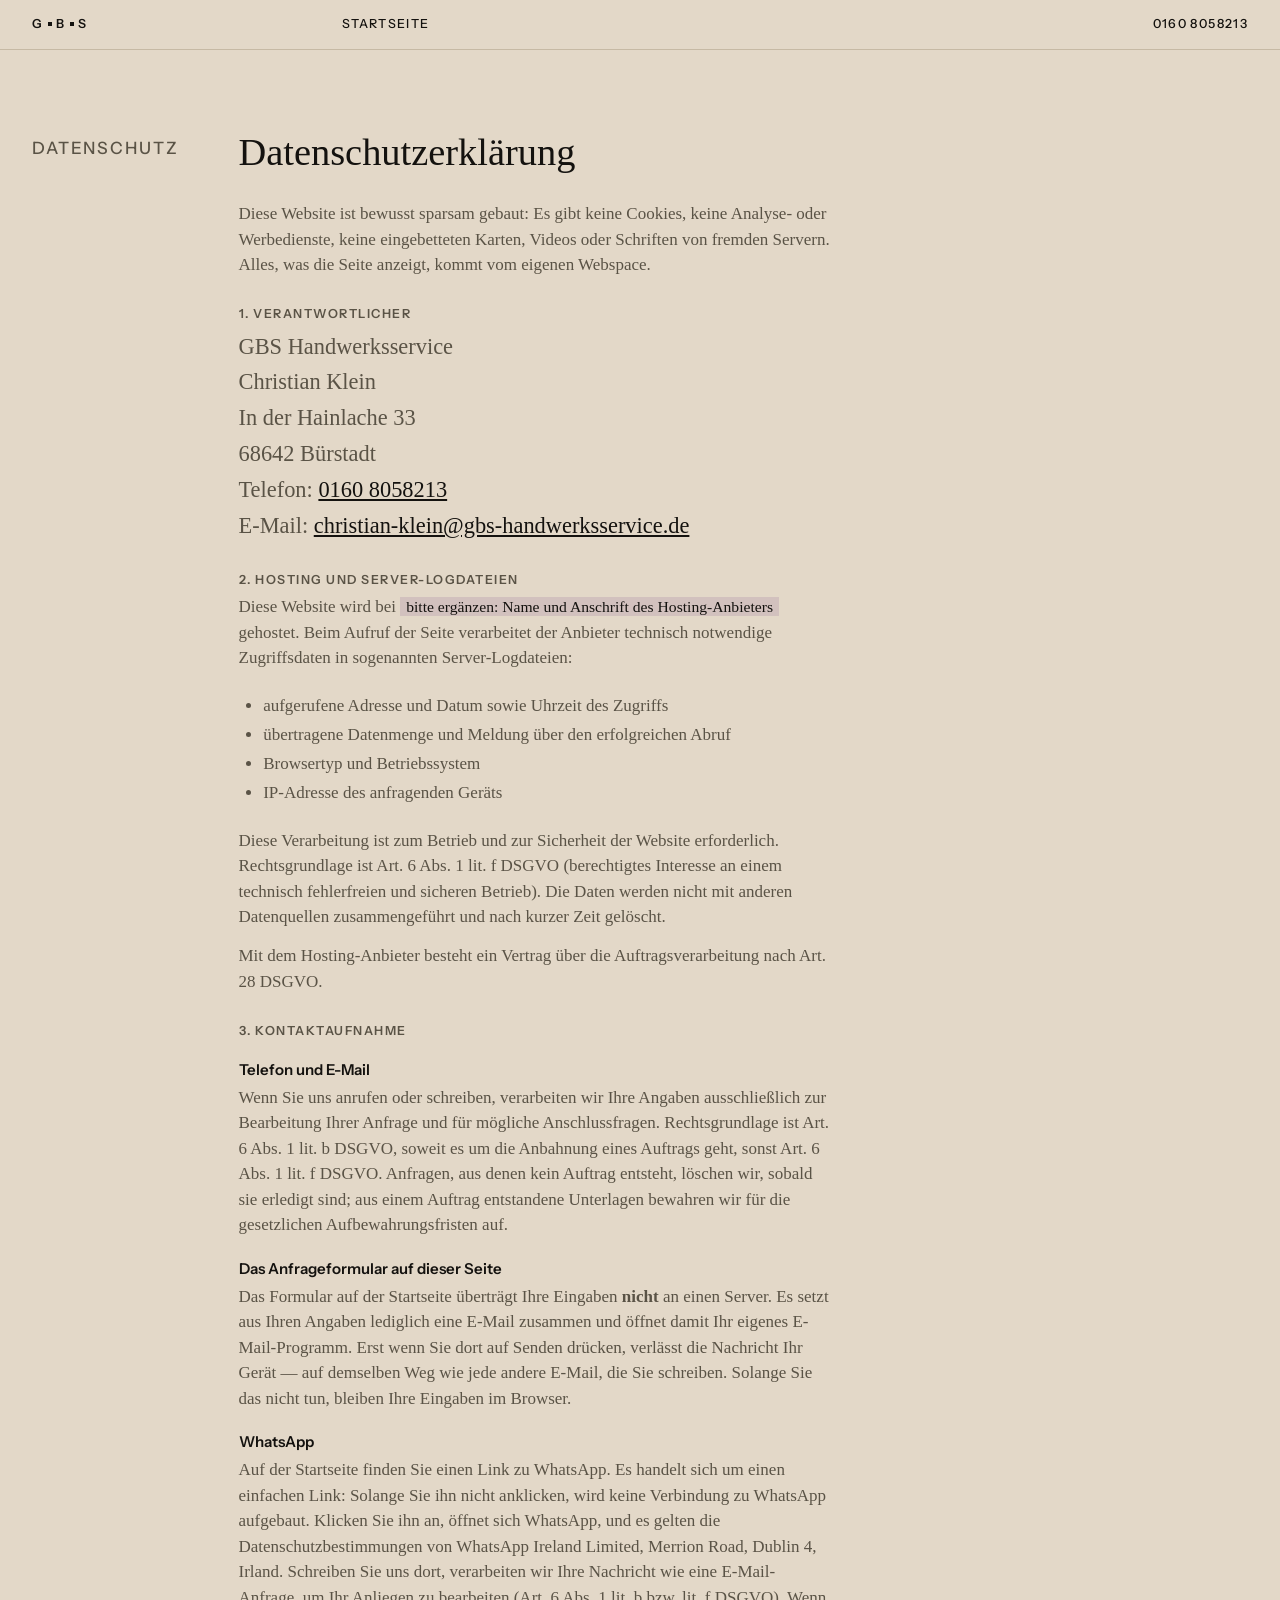
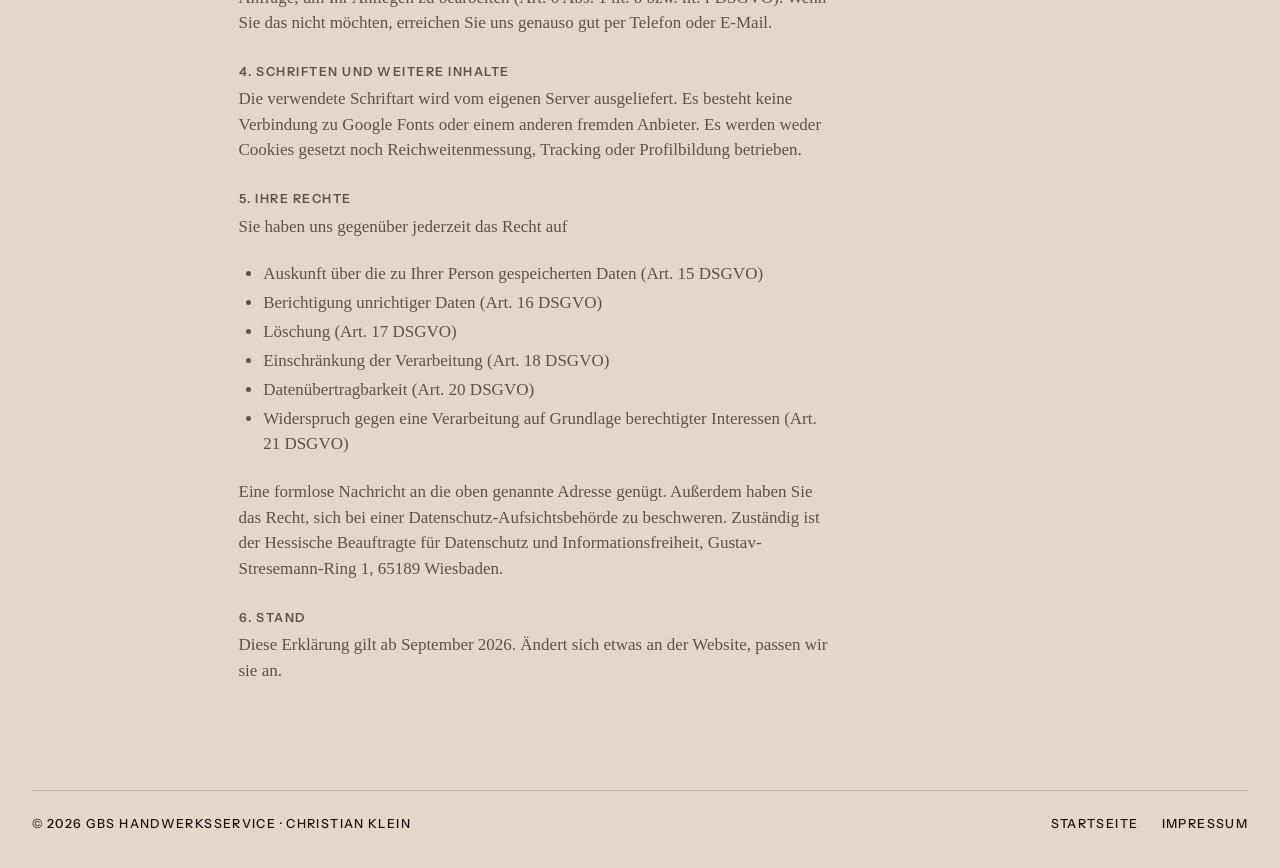
==== commit dc7a529d: "Aufräumen: ein Raster für alles, kein Verlauf, keine Unterstriche Vier Ursachen für den unruhigen Ei" ====
--- a/datenschutz.html
+++ b/datenschutz.html
@@ -11,15 +11,19 @@
 </head>
 <body>
 
-<nav class="leiste klein" data-fest="ja" aria-label="Seitenleiste">
-  <a class="wortmarke" href="index.html">G<i></i>B<i></i>S</a>
-  <div><a class="strich" href="index.html">Startseite</a></div>
-  <div></div>
-  <div><a class="strich nur-breit" href="index.html#kontakt">Aufmaß anfragen</a><a class="strich nur-schmal" href="tel:+491608058213">0160 8058213</a></div>
+<nav class="leiste" data-fest="ja" aria-label="Seitenleiste">
+  <div class="gitter klein">
+    <a class="wortmarke" href="index.html">G<i></i>B<i></i>S</a>
+    <div><a class="weg" href="index.html">Startseite</a></div>
+    <div></div>
+    <div><a class="weg" href="tel:+491608058213">0160 8058213</a></div>
+  </div>
 </nav>
 
 <main class="rechtstext">
-  <p class="marginalie">Datenschutz</p>
+<div class="gitter">
+  <p class="marginalie sp-marge">Datenschutz</p>
+  <div class="sp-text">
   <h1>Datenschutzerklärung</h1>
 
   <p>
@@ -124,14 +128,18 @@
     wir sie an.
   </p>
 
+  </div>
+</div>
 </main>
 
-<footer class="fuss">
-  <span>© 2026 GBS Handwerksservice · Christian Klein</span>
-  <nav aria-label="Rechtliches">
-    <a href="index.html">Startseite</a>
-    <a href="impressum.html">Impressum</a>
-  </nav>
+<footer class="fuss klein">
+  <div class="gitter">
+    <span class="links">© 2026 GBS Handwerksservice · Christian Klein</span>
+    <span class="rechts">
+    <a class="weg" href="index.html">Startseite</a>
+    <a class="weg" href="impressum.html">Impressum</a>
+    </span>
+  </div>
 </footer>
 
 <script src="assets/js/gbs.js" defer></script>
--- a/assets/css/gbs.css
+++ b/assets/css/gbs.css
@@ -2,9 +2,10 @@
 /* ==========================================================================
    GBS Handwerksservice
    Sprache nach dem Vorbild von studiograpa.com: ein durchgehendes warmes
-   Farbfeld, winzige Navigation in festen Positionen, Lauftext in großer
-   Serifenschrift in einer schmalen, eingerückten Spalte, Bilder in
-   unregelmäßigen Breiten, viel Leere dazwischen.
+   Farbfeld, winzige Navigation, Lauftext in großer Serifenschrift.
+
+   Alles steht auf EINEM Zwölferraster — Navigation, Text, Bilder,
+   Zeichnungen und Formular teilen sich dieselben senkrechten Linien.
    ========================================================================== */
 
 /* ------------------------------------------------------------ Schriften -- */
@@ -43,22 +44,22 @@
 
 /* --------------------------------------------------------------- Farben -- */
 :root {
-  --feld:    #e3d8c8;   /* warmes Sandfeld, trägt die ganze Seite */
+  --feld:    #e3d8c8;
   --tusche:  #14120f;   /* 13,2:1 auf dem Feld */
   --grau:    #5a5346;   /* 5,4:1 */
   --grau-2:  #7a7161;   /* nur große Schrift und Marken, 3,3:1 */
   --linie:   #c6b9a4;
-  --weiss:   #ffffff;
-  --violett: #511972;   /* aus dem Logo, nur die Quadrate der Wortmarke */
+  --violett: #511972;
 
   --serif: "Newsreader", "Times New Roman", Times, serif;
   --sans:  "Instrument Sans", "Helvetica Neue", Arial, sans-serif;
 
-  --rand:  28px;
+  --rand:   32px;
   --breite: 1400px;
-  --luft:  clamp(110px, 17vh, 230px);
-}
-@media (max-width: 760px) { :root { --rand: 18px; } }
+  --spalt:  clamp(16px, 1.8vw, 30px);   /* Spaltenabstand im Raster */
+  --luft:   clamp(110px, 16vh, 210px);  /* Abstand zwischen den Bahnen */
+}
+@media (max-width: 760px) { :root { --rand: 20px; } }
 
 /* ---------------------------------------------------------- Grundlagen -- */
 *, *::before, *::after { box-sizing: border-box; }
@@ -76,13 +77,13 @@
   background: var(--feld);
   color: var(--tusche);
   font-family: var(--serif);
-  font-size: clamp(20px, 1.8vw, 27px);
-  line-height: 1.34;
+  font-size: clamp(20px, 1.75vw, 26px);
+  line-height: 1.36;
   -webkit-font-smoothing: antialiased;
   overflow-x: hidden;
 }
 
-p { margin: 0 0 .85em; }
+p { margin: 0 0 .8em; }
 p:last-child { margin-bottom: 0; }
 img { max-width: 100%; height: auto; display: block; }
 picture { display: block; }
@@ -99,106 +100,108 @@
 }
 
 /* ------------------------------------------------------------ Kleinzeug -- */
-.klein {                      /* der Ton der ganzen Navigation und Marginalien */
+.klein {
   font-family: var(--sans);
-  font-size: 13px; font-weight: 500; line-height: 1.5;
-  letter-spacing: .1em; text-transform: uppercase;
-}
-.klein a { text-decoration: none; }
+  font-size: 12.5px; font-weight: 500; line-height: 1.5;
+  letter-spacing: .11em; text-transform: uppercase;
+}
+.klein a, a.weg { text-decoration: none; }
+
+/* Links tragen keinen Unterstrich — erst beim Zeigen */
+a.weg {
+  border-bottom: 1px solid transparent; padding-bottom: 2px;
+  transition: border-color .2s ease;
+}
+a.weg:hover { border-bottom-color: currentColor; }
 
 .wortmarke {
   display: inline-flex; align-items: center; gap: 4px;
-  font-family: var(--sans); font-weight: 600; font-size: 13px;
+  font-family: var(--sans); font-weight: 600; font-size: 12.5px;
   letter-spacing: .14em; text-transform: uppercase; text-decoration: none;
+  white-space: nowrap;
 }
 .wortmarke i { width: 4px; height: 4px; background: currentColor; display: block; }
 
-a.strich {
-  text-decoration: none;
-  border-bottom: 1px solid currentColor; padding-bottom: 1px;
-  transition: opacity .2s ease;
-}
-a.strich:hover { opacity: .55; }
-
-/* ======================================================= Erster Schirm == */
-.schirm {
-  position: relative; height: 100svh; min-height: 520px; overflow: hidden;
-  background: #17150f; color: var(--weiss);
-}
-.schirm > picture, .schirm img {
-  position: absolute; inset: 0; width: 100%; height: 100%;
-  object-fit: cover; object-position: 50% 52%;
-}
-.schirm-inhalt {
-  position: relative; z-index: 2; height: 100%;
-  padding: var(--rand);
-  display: grid; grid-template-rows: auto 1fr auto;
-}
-
-/* die Zeile am Kopf — Wortmarke und Wege, alles winzig */
-.wege {
-  align-self: start;
-  display: grid; grid-template-columns: repeat(4, 1fr); gap: 20px;
-  align-items: baseline;
-}
-.wege > *:last-child { text-align: right; }
-.wege a:hover { opacity: .6; }
-
-.schirm-unten {
-  display: flex; flex-wrap: wrap; align-items: flex-end; justify-content: space-between;
-  gap: 18px 30px;
-}
-.versprechen {
-  font-family: var(--serif); font-size: clamp(24px, 2.6vw, 38px); line-height: 1.16;
-  max-width: 16ch; margin: 0;
-}
-.versprechen em { font-style: italic; }
-
-@media (max-width: 720px) {
-  /* am Handy bleiben nur Wortmarke und Nummer — der Rest kommt mit der
-     Leiste beim Scrollen */
-  .wege { grid-template-columns: auto auto; justify-content: space-between; gap: 16px; }
-  .wege > *:nth-child(2), .wege > *:nth-child(3) { display: none; }
-  .wege > *:last-child { text-align: right; }
-}
-
 /* ============================================================== Raster == */
-.bahn { padding-block: var(--luft); }
-.bahn:first-of-type { padding-top: clamp(90px, 13vh, 170px); }
-
-.satz {
+.gitter {
   width: min(var(--breite), 100% - 2 * var(--rand));
   margin-inline: auto;
   display: grid;
-  grid-template-columns: minmax(0, 2.2fr) minmax(0, 5.8fr) minmax(0, 4fr);
-  gap: 0 clamp(20px, 2.6vw, 48px);
-}
-@media (max-width: 900px) {
-  .satz { grid-template-columns: minmax(0, 1fr); gap: 22px; }
-}
+  grid-template-columns: repeat(12, minmax(0, 1fr));
+  column-gap: var(--spalt);
+}
+@media (max-width: 900px) {
+  .gitter { grid-template-columns: minmax(0, 1fr); row-gap: 22px; }
+  .gitter > * { grid-column: 1 !important; }
+}
+
+/* feste Plätze im Raster */
+.sp-marge   { grid-column: 1 / 3; }
+.sp-text    { grid-column: 3 / 9; }
+.sp-beiwerk { grid-column: 10 / 13; }
+.sp-weit    { grid-column: 3 / 13; }
+.sp-bild-gr { grid-column: 6 / 13; }
+.sp-bild-kl { grid-column: 3 / 6; }
+
+/* ======================================================= Erster Schirm == */
+.schirm {
+  position: relative; height: 100svh; min-height: 540px; overflow: hidden;
+  background: var(--feld); color: var(--tusche);
+}
+.schirm > picture, .schirm > picture img {
+  position: absolute; inset: 0; width: 100%; height: 100%;
+  object-fit: cover; object-position: 50% 50%;
+}
+.schirm-inhalt {
+  position: relative; z-index: 2; height: 100%;
+  padding-block: var(--rand);
+  display: grid; grid-template-rows: auto 1fr auto;
+}
+
+.wege { align-items: baseline; }
+.wege > *:nth-child(1) { grid-column: 1 / 4; }
+.wege > *:nth-child(2) { grid-column: 4 / 7; }
+.wege > *:nth-child(3) { grid-column: 7 / 10; }
+.wege > *:nth-child(4) { grid-column: 10 / 13; text-align: right; }
+@media (max-width: 900px) {
+  .wege { display: flex; justify-content: space-between; align-items: baseline; gap: 16px; }
+  .wege > *:nth-child(2), .wege > *:nth-child(3) { display: none; }
+}
+
+.schirm-fuss { align-items: end; }
+.versprechen {
+  grid-column: 3 / 10;
+  font-size: clamp(26px, 2.8vw, 40px); line-height: 1.12; margin: 0;
+}
+.versprechen em { font-style: italic; }
+.schirm-zeile {
+  grid-column: 3 / 13; margin-top: 18px;
+  display: flex; flex-wrap: wrap; gap: 8px 36px;
+}
+@media (max-width: 900px) {
+  .versprechen, .schirm-zeile { grid-column: 1; }
+  .schirm-zeile { flex-direction: column; gap: 8px; }
+}
+
+/* ============================================================== Bahnen == */
+.bahn { padding-block: var(--luft); }
+.bahn:first-of-type { padding-top: clamp(90px, 13vh, 165px); }
+.bahn > .gitter + .gitter { margin-top: clamp(50px, 8vh, 110px); }
 
 .marginalie {
-  grid-column: 1;
-  font-family: var(--sans); font-size: 13px; font-weight: 500;
-  letter-spacing: .1em; text-transform: uppercase; color: var(--grau);
-  padding-top: .55em;
-}
-.text { grid-column: 2; }
-.text--weit { grid-column: 2 / 4; }
-.beiwerk { grid-column: 3; }
-@media (max-width: 900px) {
-  .marginalie, .text, .text--weit, .beiwerk { grid-column: 1; }
-  .marginalie { padding-top: 0; }
-}
-
+  font-family: var(--sans); font-size: 12.5px; font-weight: 500;
+  letter-spacing: .11em; text-transform: uppercase; color: var(--grau);
+  padding-top: .6em;
+}
+@media (max-width: 900px) { .marginalie { padding-top: 0; } }
 .nebentext { color: var(--grau); }
 
-/* Kennwerte als schlichte Zeilen in der Marginalspalte */
+/* Kennwerte */
 .werte { margin: 0; padding: 0; list-style: none; font-family: var(--sans); }
 .werte li {
   display: flex; justify-content: space-between; gap: 14px;
   padding: 7px 0; border-bottom: 1px solid var(--linie);
-  font-size: 13px; line-height: 1.4; color: var(--grau);
+  font-size: 12.5px; line-height: 1.4; color: var(--grau);
 }
 .werte li:first-child { border-top: 1px solid var(--linie); }
 .werte b { font-weight: 600; color: var(--tusche); text-align: right; }
@@ -207,77 +210,71 @@
 figure { margin: 0; }
 figcaption {
   margin-top: 12px;
-  font-family: var(--sans); font-size: 12.5px; font-weight: 500;
-  letter-spacing: .1em; text-transform: uppercase; color: var(--grau-2);
-}
-
-/* unregelmäßig gesetzte Bilder, eins läuft rechts aus dem Satz heraus */
-.bildfolge {
-  width: min(var(--breite), 100% - 2 * var(--rand));
-  margin: clamp(56px, 8vh, 120px) auto 0;
-  display: grid; grid-template-columns: repeat(12, 1fr);
-  gap: clamp(40px, 7vh, 110px) clamp(20px, 2.6vw, 48px);
-}
-.bild-gross { grid-column: 4 / 13; margin-right: calc(-1 * var(--rand)); }
-.bild-klein { grid-column: 2 / 6; }
-@media (max-width: 900px) {
-  .bildfolge { grid-template-columns: 1fr; }
-  .bild-gross, .bild-klein { grid-column: 1; margin-right: 0; }
-  .bild-klein { max-width: 70%; }
-}
-
-/* Die große Zeichnung steht für sich */
-.riss {
-  width: min(1180px, 100% - 2 * var(--rand));
-  margin: clamp(56px, 9vh, 130px) auto 0;
+  font-family: var(--sans); font-size: 12px; font-weight: 500;
+  letter-spacing: .11em; text-transform: uppercase; color: var(--grau-2);
+}
+.sp-bild-gr img, .sp-bild-kl img { width: 100%; }
+.sp-bild-gr { margin-right: calc(-1 * var(--rand)); }
+.bild-tief { margin-top: clamp(40px, 7vh, 100px); }
+@media (max-width: 900px) {
+  .sp-bild-gr { margin-right: 0; }
+  .sp-bild-kl { max-width: 68%; }
 }
 
 /* ---------------------------------------------------------- Leistungen -- */
 .leistungen { margin: 0; padding: 0; list-style: none; }
-.leistungen li { padding: 18px 0; border-bottom: 1px solid var(--linie); }
+.leistungen li { padding: 16px 0; border-bottom: 1px solid var(--linie); }
 .leistungen li:first-child { border-top: 1px solid var(--linie); }
 .leistungen b { font-weight: 400; }
 .leistungen span { color: var(--grau); }
 
 /* -------------------------------------------------------------- Fragen -- */
-.fragen { margin: 0; }
-.fragen > div { padding: 22px 0; border-bottom: 1px solid var(--linie); }
+.fragen > div { padding: 20px 0; border-bottom: 1px solid var(--linie); }
 .fragen > div:first-child { border-top: 1px solid var(--linie); }
-.fragen p { margin: .3em 0 0; color: var(--grau); }
+.fragen p { margin: .25em 0 0; color: var(--grau); }
 
 /* ------------------------------------------------------------- Kontakt -- */
-.anschrift { font-style: normal; color: var(--grau); }
-.wege-kontakt { margin: 26px 0 0; padding: 0; list-style: none; font-family: var(--sans); }
+.anschrift {
+  font-style: normal; font-family: var(--sans); font-size: 13.5px; line-height: 1.75;
+  color: var(--grau);
+}
+.gebiet {
+  margin-top: 22px; font-family: var(--sans); font-size: 13.5px; line-height: 1.7;
+  color: var(--grau);
+}
+.wege-kontakt { margin: 24px 0 0; padding: 0; list-style: none; font-family: var(--sans); }
 .wege-kontakt li {
   display: flex; justify-content: space-between; gap: 14px;
-  padding: 10px 0; border-bottom: 1px solid var(--linie); font-size: 14px;
+  padding: 10px 0; border-bottom: 1px solid var(--linie); font-size: 13.5px;
 }
 .wege-kontakt li:first-child { border-top: 1px solid var(--linie); }
-.wege-kontakt span { color: var(--grau); letter-spacing: .08em; text-transform: uppercase; font-size: 12.5px; }
+.wege-kontakt span {
+  color: var(--grau); letter-spacing: .1em; text-transform: uppercase; font-size: 12px;
+}
 .wege-kontakt a { text-decoration: none; font-weight: 600; overflow-wrap: anywhere; }
 .wege-kontakt a:hover { color: var(--violett); }
 
-form.bogen { margin-top: clamp(30px, 5vh, 60px); }
-.paar { display: grid; gap: 0 clamp(20px, 2.6vw, 44px); grid-template-columns: 1fr 1fr; }
+form.bogen { margin-top: clamp(30px, 5vh, 56px); }
+.paar { display: grid; gap: 0 var(--spalt); grid-template-columns: 1fr 1fr; }
 @media (max-width: 620px) { .paar { grid-template-columns: 1fr; } }
-.eingabe { display: block; margin-bottom: 26px; }
+.eingabe { display: block; margin-bottom: 24px; }
 .eingabe > span {
   display: block; margin-bottom: 7px;
-  font-family: var(--sans); font-size: 12px; font-weight: 500;
+  font-family: var(--sans); font-size: 11.5px; font-weight: 500;
   letter-spacing: .12em; text-transform: uppercase; color: var(--grau);
 }
 .eingabe input, .eingabe textarea {
   width: 100%; padding: 4px 0 10px;
-  font-family: var(--serif); font-size: 21px; line-height: 1.35; color: var(--tusche);
+  font-family: var(--serif); font-size: 20px; line-height: 1.35; color: var(--tusche);
   background: transparent; border: 0; border-bottom: 1px solid var(--linie);
   border-radius: 0;
 }
-.eingabe textarea { min-height: 78px; resize: vertical; }
+.eingabe textarea { min-height: 76px; resize: vertical; }
 .eingabe input:focus, .eingabe textarea:focus { border-bottom-color: var(--tusche); outline: none; }
 .eingabe input::placeholder, .eingabe textarea::placeholder { color: var(--grau-2); }
 
 button.senden {
-  font-family: var(--sans); font-size: 13px; font-weight: 600;
+  font-family: var(--sans); font-size: 12.5px; font-weight: 600;
   letter-spacing: .12em; text-transform: uppercase;
   padding: 15px 30px; border: 1px solid var(--tusche); border-radius: 0;
   background: var(--tusche); color: var(--feld); cursor: pointer;
@@ -285,54 +282,54 @@
 }
 button.senden:hover { background: var(--violett); border-color: var(--violett); }
 .bogen-fuss {
-  margin: 16px 0 0; font-family: var(--sans); font-size: 13px; line-height: 1.55;
+  margin: 16px 0 0; font-family: var(--sans); font-size: 12.5px; line-height: 1.6;
   color: var(--grau); max-width: 46ch;
 }
 .bogen-fuss a { color: var(--tusche); }
 
-.rueckmeldung { margin-top: 26px; padding-top: 20px; border-top: 1px solid var(--tusche); }
-.rueckmeldung p { font-family: var(--sans); font-size: 14px; line-height: 1.6; color: var(--grau); }
+.rueckmeldung { margin-top: 24px; padding-top: 20px; border-top: 1px solid var(--tusche); }
+.rueckmeldung p { font-family: var(--sans); font-size: 13.5px; line-height: 1.6; color: var(--grau); }
 .rueckmeldung textarea {
   width: 100%; min-height: 130px; margin: 14px 0; padding: 12px;
-  font-family: var(--sans); font-size: 13.5px; line-height: 1.55; color: var(--tusche);
-  background: rgba(255,255,255,.45); border: 1px solid var(--linie); border-radius: 0;
+  font-family: var(--sans); font-size: 13px; line-height: 1.55; color: var(--tusche);
+  background: rgba(255,255,255,.4); border: 1px solid var(--linie); border-radius: 0;
 }
 .rueckmeldung button {
-  font-family: var(--sans); font-size: 12.5px; font-weight: 600;
+  font-family: var(--sans); font-size: 12px; font-weight: 600;
   letter-spacing: .12em; text-transform: uppercase;
   padding: 11px 20px; border: 1px solid var(--tusche); background: transparent;
   color: var(--tusche); cursor: pointer;
 }
 
-/* ============================================================== Fuß ===== */
-.fuss {
-  width: min(var(--breite), 100% - 2 * var(--rand));
-  margin: 0 auto; padding: 26px 0 34px;
-  border-top: 1px solid var(--linie);
-  display: flex; flex-wrap: wrap; gap: 10px 26px; justify-content: space-between;
-  font-family: var(--sans); font-size: 12.5px; font-weight: 500;
-  letter-spacing: .1em; text-transform: uppercase; color: var(--grau-2);
-}
+/* ================================================================ Fuß === */
+.fuss { padding: 26px 0 34px; }
+.fuss .gitter { border-top: 1px solid var(--linie); padding-top: 24px; }
+.fuss .links  { grid-column: 1 / 7; }
+.fuss .rechts { grid-column: 10 / 13; text-align: right; }
 .fuss a { text-decoration: none; }
 .fuss a:hover { color: var(--tusche); }
-.fuss nav { display: flex; flex-wrap: wrap; gap: 10px 22px; }
+.fuss .rechts a + a { margin-left: 20px; }
+@media (max-width: 900px) {
+  .fuss .links, .fuss .rechts { text-align: left; }
+  .fuss .rechts a { margin: 0 20px 0 0; }
+}
 
 /* ================================================= Leiste beim Scrollen = */
 .leiste {
   position: fixed; inset: 0 0 auto; z-index: 40;
-  padding: 16px var(--rand);
-  display: grid; grid-template-columns: repeat(4, 1fr); gap: 20px;
-  align-items: baseline;
-  background: var(--feld);
-  border-bottom: 1px solid var(--linie);
+  padding-block: 15px;
+  background: var(--feld); border-bottom: 1px solid var(--linie);
   transform: translateY(-101%); transition: transform .3s ease;
 }
 .leiste[data-fest="ja"] { transform: none; }
-.leiste > *:last-child { text-align: right; }
-.leiste a:hover { opacity: .6; }
-@media (max-width: 720px) {
-  .leiste { grid-template-columns: 1fr auto; }
-  .leiste > *:nth-child(2), .leiste > *:nth-child(3) { display: none; }
+.leiste .gitter { align-items: baseline; }
+.leiste .gitter > *:nth-child(1) { grid-column: 1 / 4; }
+.leiste .gitter > *:nth-child(2) { grid-column: 4 / 7; }
+.leiste .gitter > *:nth-child(3) { grid-column: 7 / 10; }
+.leiste .gitter > *:nth-child(4) { grid-column: 10 / 13; text-align: right; }
+@media (max-width: 900px) {
+  .leiste .gitter { display: flex; justify-content: space-between; align-items: baseline; }
+  .leiste .gitter > *:nth-child(2), .leiste .gitter > *:nth-child(3) { display: none; }
 }
 
 /* =========================================================== Zeichnungen */
@@ -353,34 +350,20 @@
 .zeichnung--klein text { font-size: 13px; }
 
 /* ====================================================== Rechtsseiten ==== */
-.rechtstext {
-  width: min(var(--breite), 100% - 2 * var(--rand));
-  margin-inline: auto;
-  padding-block: clamp(80px, 12vh, 150px) clamp(60px, 9vh, 110px);
-  display: grid;
-  grid-template-columns: minmax(0, 2.2fr) minmax(0, 6.6fr) minmax(0, 3.2fr);
-  gap: 0 clamp(20px, 2.6vw, 48px);
-}
-@media (max-width: 900px) { .rechtstext { grid-template-columns: 1fr; gap: 22px; } }
-.rechtstext > * { grid-column: 2; }
-.rechtstext > .marginalie { grid-column: 1; }
-@media (max-width: 900px) { .rechtstext > *, .rechtstext > .marginalie { grid-column: 1; } }
-.rechtstext h1 { font-size: clamp(28px, 3vw, 42px); margin-bottom: .6em; }
+.rechtstext { padding-block: clamp(100px, 14vh, 170px) clamp(60px, 9vh, 110px); }
+.rechtstext h1 { font-size: clamp(28px, 3vw, 40px); margin-bottom: .6em; }
 .rechtstext h2 {
-  font-family: var(--sans); font-size: 13px; font-weight: 600;
+  font-family: var(--sans); font-size: 12.5px; font-weight: 600;
   letter-spacing: .12em; text-transform: uppercase; color: var(--grau);
   margin: 2.2em 0 .5em;
 }
 .rechtstext h3 { font-family: var(--sans); font-size: 15px; font-weight: 600; margin: 1.4em 0 .3em; }
-.rechtstext p, .rechtstext li { font-size: clamp(17px, 1.3vw, 20px); line-height: 1.45; color: var(--grau); }
+.rechtstext p, .rechtstext li { font-size: clamp(17px, 1.25vw, 19px); line-height: 1.5; color: var(--grau); }
 .rechtstext a { color: var(--tusche); }
 .rechtstext address { font-style: normal; color: var(--grau); line-height: 1.6; }
 .rechtstext ul { padding-left: 1.1em; }
 .rechtstext li { margin-bottom: .2em; }
-.luecke {
-  background: rgba(81, 25, 114, .12); color: var(--tusche);
-  padding: 1px 6px; font-size: .92em;
-}
+.luecke { background: rgba(81, 25, 114, .12); color: var(--tusche); padding: 1px 6px; font-size: .92em; }
 
 /* ============================================== Einblenden beim Scrollen = */
 .js-an .auf { opacity: 0; transform: translateY(10px); }
@@ -390,24 +373,9 @@
 }
 @media (prefers-reduced-motion: reduce) { .js-an .auf { opacity: 1; transform: none; } }
 
-/* In der Leiste steht am Handy die Nummer statt des Wegs zum Formular */
-.nur-schmal { display: none; }
-@media (max-width: 720px) {
+/* Am Handy nur die Wortmarke, und die Nummer bricht nicht um */
+.nur-breit { display: inline; }
+@media (max-width: 900px) {
   .nur-breit { display: none; }
-  .nur-schmal { display: inline; }
-}
-
-/* Verlauf nur über Kopf und Fuß des ersten Schirms — die Mitte mit dem
-   Lichtrahmen bleibt unberührt, die weiße Schrift steht trotzdem sicher */
-.schirm::after {
-  content: ""; position: absolute; inset: 0; z-index: 1; pointer-events: none;
-  background: linear-gradient(to bottom,
-    rgba(12,10,8,.46) 0%, rgba(12,10,8,.06) 20%,
-    rgba(12,10,8,.04) 55%, rgba(12,10,8,.66) 100%);
-}
-
-/* Die Bilder füllen ihre Spalte aus — das große läuft rechts aus dem Satz */
-.bildfolge img { width: 100%; }
-
-/* Auf den Rechtsseiten steht die Leiste ohne Skript schon oben */
-.rechtstext { padding-top: clamp(100px, 14vh, 170px); }
+  .wege > *:last-child { white-space: nowrap; }
+}
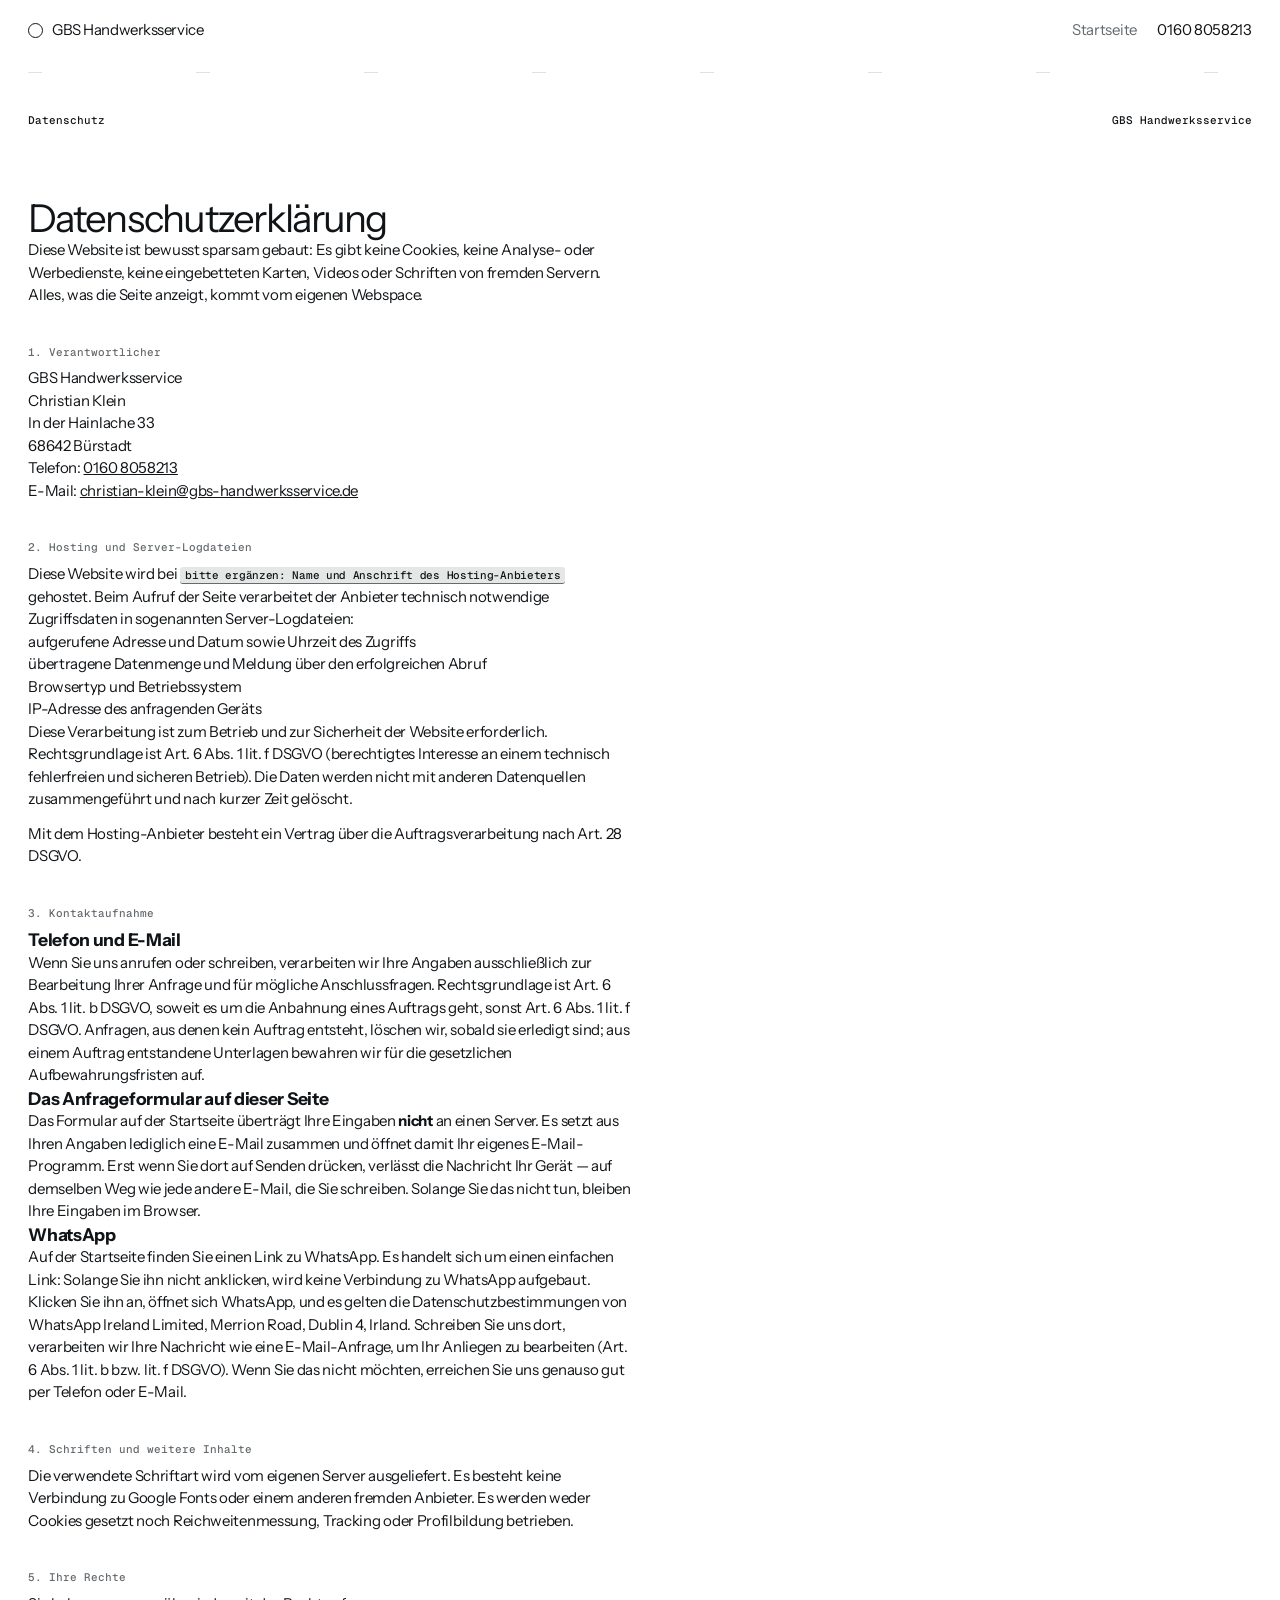
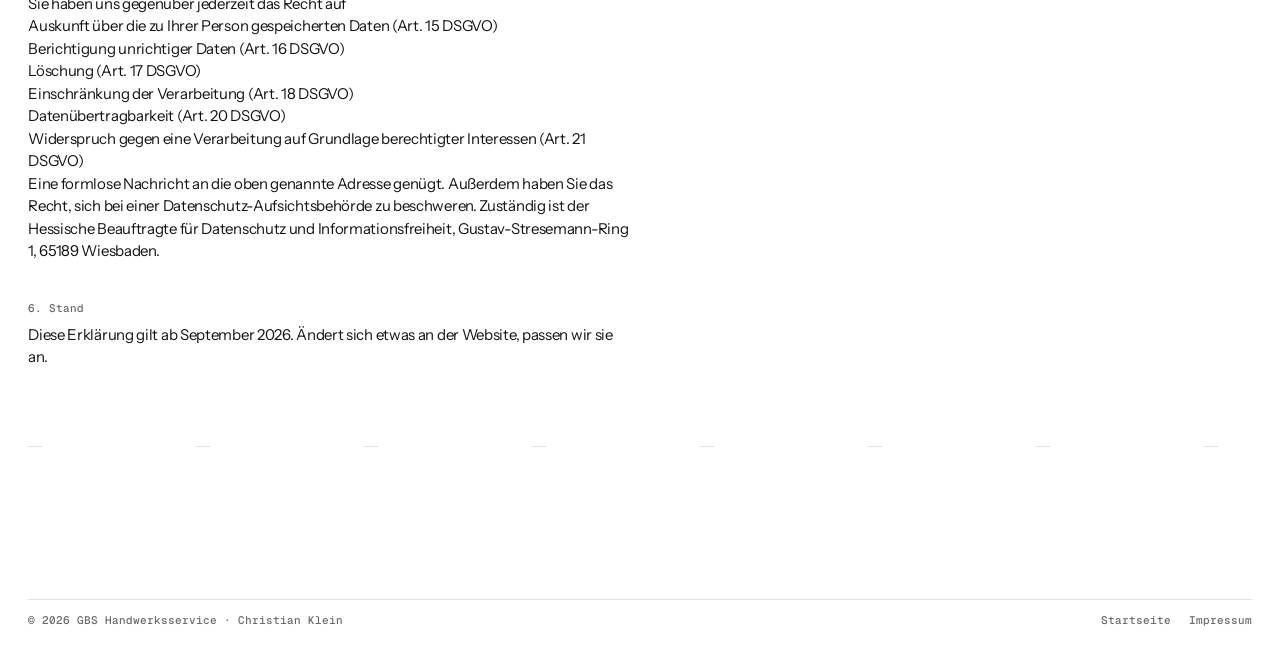
==== commit 4b1db8e9: "Seite neu aufgesetzt nach dem Vorbild genesis.ai Weißes Blatt, darauf Tafeln mit runden Ecken; in je" ====
--- a/datenschutz.html
+++ b/datenschutz.html
@@ -5,24 +5,29 @@
 <meta name="viewport" content="width=device-width, initial-scale=1">
 <title>Datenschutzerklärung — GBS Handwerksservice</title>
 <meta name="robots" content="noindex, nofollow">
-<meta name="theme-color" content="#e3d8c8">
+<meta name="theme-color" content="#ffffff">
 <link rel="icon" href="favicon.svg" type="image/svg+xml">
 <link rel="stylesheet" href="assets/css/gbs.css">
 </head>
 <body>
 
-<nav class="leiste" data-fest="ja" aria-label="Seitenleiste">
-  <div class="gitter klein">
-    <a class="wortmarke" href="index.html">G<i></i>B<i></i>S</a>
-    <div><a class="weg" href="index.html">Startseite</a></div>
-    <div></div>
-    <div><a class="weg" href="tel:+491608058213">0160 8058213</a></div>
+<header class="kopf" data-ab="ja">
+  <div class="kopf-innen">
+    <a class="marke" href="index.html"><span class="marke-kreis" aria-hidden="true"></span>GBS Handwerksservice</a>
+    <nav class="kopf-wege" aria-label="Seite">
+      <a class="weg" href="index.html">Startseite</a>
+      <a class="fern" href="tel:+491608058213">0160 8058213</a>
+    </nav>
   </div>
-</nav>
+</header>
 
-<main class="rechtstext">
-<div class="gitter">
-  <p class="marginalie sp-marge">Datenschutz</p>
+<div class="blatt">
+<main class="tafel tafel--weiss rechtstext">
+  <div class="zeile mono kopfzeile">
+    <span>Datenschutz</span>
+    <span>GBS Handwerksservice</span>
+  </div>
+  <div class="gitter">
   <div class="sp-text">
   <h1>Datenschutzerklärung</h1>
 
@@ -129,18 +134,19 @@
   </p>
 
   </div>
-</div>
+  </div>
 </main>
 
-<footer class="fuss klein">
-  <div class="gitter">
-    <span class="links">© 2026 GBS Handwerksservice · Christian Klein</span>
-    <span class="rechts">
-    <a class="weg" href="index.html">Startseite</a>
-    <a class="weg" href="impressum.html">Impressum</a>
+<footer class="fuss">
+  <div class="fuss-zeile mono">
+    <span>© 2026 GBS Handwerksservice · Christian Klein</span>
+    <span class="fuss-wege">
+      <a href="index.html">Startseite</a>
+      <a href="impressum.html">Impressum</a>
     </span>
   </div>
 </footer>
+</div>
 
 <script src="assets/js/gbs.js" defer></script>
 </body>
--- a/assets/css/gbs.css
+++ b/assets/css/gbs.css
@@ -1,30 +1,14 @@
 @charset "utf-8";
 /* ==========================================================================
    GBS Handwerksservice
-   Sprache nach dem Vorbild von studiograpa.com: ein durchgehendes warmes
-   Farbfeld, winzige Navigation, Lauftext in großer Serifenschrift.
-
-   Alles steht auf EINEM Zwölferraster — Navigation, Text, Bilder,
-   Zeichnungen und Formular teilen sich dieselben senkrechten Linien.
+   Sprache nach dem Vorbild von genesis.ai: weißes Blatt, darauf große
+   Tafeln mit runden Ecken; in jeder Tafelecke winzige Maschinenschrift und
+   feine Striche wie auf einem Messgerät. Die Bilder sind fast entfärbt.
+
+   Alles steht auf EINEM Zwölferraster.
    ========================================================================== */
 
 /* ------------------------------------------------------------ Schriften -- */
-@font-face {
-  font-family: "Newsreader";
-  font-style: normal; font-weight: 400; font-display: swap;
-  src: url("../fonts/newsreader-latin.woff2") format("woff2");
-  unicode-range: U+0000-00FF, U+0131, U+0152-0153, U+02BB-02BC, U+02C6, U+02DA,
-    U+02DC, U+0304, U+0308, U+0329, U+2000-206F, U+20AC, U+2122, U+2191, U+2193,
-    U+2212, U+2215, U+FEFF, U+FFFD;
-}
-@font-face {
-  font-family: "Newsreader";
-  font-style: italic; font-weight: 400; font-display: swap;
-  src: url("../fonts/newsreader-kursiv-latin.woff2") format("woff2");
-  unicode-range: U+0000-00FF, U+0131, U+0152-0153, U+02BB-02BC, U+02C6, U+02DA,
-    U+02DC, U+0304, U+0308, U+0329, U+2000-206F, U+20AC, U+2122, U+2191, U+2193,
-    U+2212, U+2215, U+FEFF, U+FFFD;
-}
 @font-face {
   font-family: "Instrument Sans";
   font-style: normal; font-weight: 400 700; font-display: swap;
@@ -41,341 +25,507 @@
     U+0304, U+0308, U+0329, U+1D00-1DBF, U+1E00-1E9F, U+1EF2-1EFF, U+2020,
     U+20A0-20AB, U+20AD-20C0, U+2113, U+2C60-2C7F, U+A720-A7FF;
 }
+@font-face {
+  font-family: "Geist Mono";
+  font-style: normal; font-weight: 500; font-display: swap;
+  src: url("../fonts/geist-mono-latin.woff2") format("woff2");
+  unicode-range: U+0000-00FF, U+0131, U+0152-0153, U+02BB-02BC, U+02C6, U+02DA,
+    U+02DC, U+0304, U+0308, U+0329, U+2000-206F, U+20AC, U+2122, U+2191, U+2193,
+    U+2212, U+2215, U+FEFF, U+FFFD;
+}
 
 /* --------------------------------------------------------------- Farben -- */
 :root {
-  --feld:    #e3d8c8;
-  --tusche:  #14120f;   /* 13,2:1 auf dem Feld */
-  --grau:    #5a5346;   /* 5,4:1 */
-  --grau-2:  #7a7161;   /* nur große Schrift und Marken, 3,3:1 */
-  --linie:   #c6b9a4;
-  --violett: #511972;
-
-  --serif: "Newsreader", "Times New Roman", Times, serif;
-  --sans:  "Instrument Sans", "Helvetica Neue", Arial, sans-serif;
-
-  --rand:   32px;
-  --breite: 1400px;
-  --spalt:  clamp(16px, 1.8vw, 30px);   /* Spaltenabstand im Raster */
-  --luft:   clamp(110px, 16vh, 210px);  /* Abstand zwischen den Bahnen */
-}
-@media (max-width: 760px) { :root { --rand: 20px; } }
-
-/* ---------------------------------------------------------- Grundlagen -- */
+  --papier:  #ffffff;
+  --feld:    #f1f2f1;   /* Tafel auf dem Blatt */
+  --feld-2:  #e5e7e6;   /* Knöpfe, Marken */
+  --tinte:   #111417;   /* 18,6:1 auf Weiß */
+  --grau:    #656a6e;   /* 5,4:1 auf Weiß, 4,9:1 auf der Tafel */
+  --linie:   #dde2e4;
+  --nacht:   #14171a;   /* dunkle Tafel */
+  --nacht-2: #23282c;
+  --hellgrau:#9aa0a3;   /* nur auf der dunklen Tafel, 6,8:1 */
+
+  --strich:  var(--linie);          /* Farbe der Messstriche */
+  --tafel-grund: var(--feld);
+
+  --sans: "Instrument Sans", "Helvetica Neue", Arial, sans-serif;
+  --mono: "Geist Mono", ui-monospace, SFMono-Regular, Consolas, monospace;
+
+  --rand:  clamp(8px, 2.2vw, 30px);    /* Blattrand */
+  --pad:   clamp(15px, 1.6vw, 22px);   /* Tafelrand innen */
+  --tick:  clamp(8px, 0.9vw, 12px);    /* Abstand der Messstriche zum Rand */
+  --spalt: clamp(12px, 1.4vw, 22px);   /* Spaltenabstand im Raster */
+  --r:     16px;
+  --luft:  clamp(10px, 1.1vw, 14px);   /* Abstand zwischen den Tafeln */
+  --kopfhoch: 60px;
+}
+
+/* ----------------------------------------------------------- Grundlagen -- */
 *, *::before, *::after { box-sizing: border-box; }
 
-html { scroll-behavior: smooth; }
-@media (prefers-reduced-motion: reduce) {
-  html { scroll-behavior: auto; }
-  *, *::before, *::after {
-    animation-duration: .001ms !important; transition-duration: .001ms !important;
-  }
-}
+html { -webkit-text-size-adjust: 100%; scroll-behavior: smooth; }
+@media (prefers-reduced-motion: reduce) { html { scroll-behavior: auto; } }
 
 body {
   margin: 0;
-  background: var(--feld);
-  color: var(--tusche);
-  font-family: var(--serif);
-  font-size: clamp(20px, 1.75vw, 26px);
-  line-height: 1.36;
+  background: var(--papier);
+  color: var(--tinte);
+  font-family: var(--sans);
+  font-size: 15px;
+  line-height: 1.34;
+  letter-spacing: -0.02em;
+  font-synthesis-weight: none;
   -webkit-font-smoothing: antialiased;
-  overflow-x: hidden;
-}
-
-p { margin: 0 0 .8em; }
-p:last-child { margin-bottom: 0; }
-img { max-width: 100%; height: auto; display: block; }
-picture { display: block; }
+}
+
+img, svg, picture { display: block; max-width: 100%; }
 a { color: inherit; }
-h1, h2, h3 { margin: 0; font-weight: 400; font-size: inherit; line-height: inherit; }
-em { font-style: italic; }
-
-.nur-fuer-screenreader {
-  position: absolute; width: 1px; height: 1px; padding: 0; margin: -1px;
-  overflow: hidden; clip-path: inset(50%); white-space: nowrap;
-}
-:where(a, button, input, textarea, [tabindex]):focus-visible {
-  outline: 2px solid var(--violett); outline-offset: 4px;
-}
-
-/* ------------------------------------------------------------ Kleinzeug -- */
-.klein {
-  font-family: var(--sans);
-  font-size: 12.5px; font-weight: 500; line-height: 1.5;
-  letter-spacing: .11em; text-transform: uppercase;
-}
-.klein a, a.weg { text-decoration: none; }
-
-/* Links tragen keinen Unterstrich — erst beim Zeigen */
-a.weg {
-  border-bottom: 1px solid transparent; padding-bottom: 2px;
-  transition: border-color .2s ease;
-}
-a.weg:hover { border-bottom-color: currentColor; }
-
-.wortmarke {
-  display: inline-flex; align-items: center; gap: 4px;
-  font-family: var(--sans); font-weight: 600; font-size: 12.5px;
-  letter-spacing: .14em; text-transform: uppercase; text-decoration: none;
-  white-space: nowrap;
-}
-.wortmarke i { width: 4px; height: 4px; background: currentColor; display: block; }
-
-/* ============================================================== Raster == */
+
+h1, h2, h3, p, ul, ol, figure, blockquote { margin: 0; }
+ul { padding: 0; list-style: none; }
+
+:focus-visible {
+  outline: 2px solid var(--tinte);
+  outline-offset: 3px;
+  border-radius: 3px;
+}
+
+.versteckt {
+  position: absolute; width: 1px; height: 1px; overflow: hidden;
+  clip-path: inset(50%); white-space: nowrap;
+}
+
+/* ------------------------------------------------------------- Schriften-- */
+/* Maschinenschrift: alle winzigen Angaben, Marken, Zahlen, Knöpfe. */
+.mono {
+  font-family: var(--mono);
+  font-size: 11px;
+  font-weight: 500;
+  line-height: 1.2;
+  letter-spacing: 0;
+}
+
+.gross {                       /* die Aussage einer Tafel */
+  font-size: clamp(26px, 2.9vw, 40px);
+  font-weight: 400;
+  line-height: 1.04;
+  letter-spacing: -0.045em;
+  text-wrap: balance;
+}
+
+.lauf {                        /* Fließtext unter einer Aussage */
+  font-size: clamp(15px, 1.15vw, 17px);
+  line-height: 1.38;
+  letter-spacing: -0.024em;
+  max-width: 46ch;
+}
+
+.grau { color: var(--grau); }
+
+/* ---------------------------------------------------------------- Blatt -- */
+.blatt {
+  max-width: 1840px;
+  margin-inline: auto;
+  padding-inline: var(--rand);
+  padding-bottom: var(--rand);
+}
+
+/* ---------------------------------------------------------------- Tafel -- */
+.tafel {
+  position: relative;
+  isolation: isolate;
+  border-radius: var(--r);
+  background: var(--tafel-grund);
+  padding: var(--pad);
+  margin-bottom: var(--luft);
+  overflow: hidden;
+}
+.tafel:last-child { margin-bottom: 0; }
+
+/* Messstriche oben und unten, wie die Skala eines Geräts. */
+.tafel::before,
+.tafel::after {
+  content: "";
+  position: absolute;
+  left: var(--tick); right: var(--tick);
+  height: 1px;
+  z-index: 3;
+  pointer-events: none;
+  background-image: repeating-linear-gradient(
+    to right, var(--strich) 0 14px, transparent 14px 168px);
+}
+.tafel::before { top: var(--tick); }
+.tafel::after  { bottom: var(--tick); }
+
+.tafel--weiss { --tafel-grund: var(--papier); padding-inline: 0; }
+.tafel--weiss::before, .tafel--weiss::after { left: 0; right: 0; }
+
+.tafel--nacht {
+  --tafel-grund: var(--nacht);
+  --strich: rgba(255, 255, 255, 0.22);
+  --linie:  rgba(255, 255, 255, 0.16);
+  --grau:   var(--hellgrau);
+  --feld-2: rgba(255, 255, 255, 0.10);
+  color: #fff;
+}
+
+/* Bild, das die ganze Tafel füllt. */
+.tafel-bild {
+  position: absolute; inset: 0; z-index: 0;
+}
+.tafel-bild img { width: 100%; height: 100%; object-fit: cover; }
+
+.tafel-lage { position: relative; z-index: 2; }
+
+/* Beschriftungszeile in einer Tafelecke: links Sache, rechts Wert. */
+.zeile {
+  display: flex;
+  justify-content: space-between;
+  gap: var(--spalt);
+  align-items: baseline;
+}
+.zeile > :last-child { text-align: right; }
+
+/* ---------------------------------------------------------------- Kopf --- */
+.kopf {
+  position: sticky; top: 0; z-index: 40;
+  background: var(--papier);
+  padding: 0 var(--rand);
+  max-width: 1840px;
+  margin-inline: auto;
+}
+.kopf-innen {
+  height: var(--kopfhoch);
+  display: flex; align-items: center; justify-content: space-between;
+  gap: var(--spalt);
+}
+.marke {
+  display: inline-flex; align-items: center; gap: 9px;
+  font-size: 15px; letter-spacing: -0.03em;
+  text-decoration: none;
+}
+.marke-kreis {
+  width: 15px; height: 15px; border-radius: 50%;
+  border: 1.5px solid var(--tinte);
+  flex: none;
+}
+.kopf-wege { display: flex; align-items: center; gap: clamp(14px, 1.6vw, 26px); }
+.kopf-wege a { color: var(--grau); text-decoration: none; }
+.kopf-wege a:hover { color: var(--tinte); }
+.kopf-wege .fern { color: var(--tinte); }
+
+/* Knöpfe ---------------------------------------------------------------- */
+.knopf {
+  display: inline-flex; align-items: center; gap: 8px;
+  padding: 9px 11px;
+  border: 0; border-radius: 6px;
+  background: var(--feld-2);
+  color: var(--tinte);
+  font-family: var(--mono); font-size: 11px; font-weight: 500;
+  text-decoration: none;
+  cursor: pointer;
+  transition: background 0.18s ease, color 0.18s ease;
+}
+.knopf:hover { background: var(--tinte); color: var(--papier); }
+.knopf--voll { background: var(--tinte); color: var(--papier); }
+.knopf--voll:hover { background: var(--nacht-2); color: var(--papier); }
+.tafel--nacht .knopf { background: rgba(255,255,255,0.12); color: #fff; }
+.tafel--nacht .knopf:hover { background: #fff; color: var(--tinte); }
+.tafel--nacht .knopf--voll { background: #fff; color: var(--tinte); }
+.tafel--nacht .knopf--voll:hover { background: var(--hellgrau); }
+
+.knoepfe { display: flex; flex-wrap: wrap; gap: 8px; }
+
+/* =============================================================== Titel === */
+.titel {
+  min-height: 500px;
+  height: calc(100svh - var(--kopfhoch) - var(--rand) - var(--luft));
+  max-height: 880px;
+  display: grid;
+  grid-template-rows: auto 1fr auto;
+  color: var(--tinte);
+}
+.titel .tafel-bild img { object-position: 50% 50%; }
+
+.titel-text { align-self: end; max-width: 30em; padding-block: 18px 34px; }
+.titel h1 {
+  font-size: clamp(32px, 4.6vw, 62px);
+  font-weight: 400; line-height: 0.99; letter-spacing: -0.048em;
+  text-wrap: balance;
+}
+.titel-text p {
+  margin-top: 14px; max-width: 30ch;
+  font-size: clamp(15px, 1.2vw, 17px); line-height: 1.34; letter-spacing: -0.024em;
+}
+.titel .knoepfe { margin-top: 20px; }
+
+/* =========================================================== Zwölferraster */
 .gitter {
-  width: min(var(--breite), 100% - 2 * var(--rand));
-  margin-inline: auto;
   display: grid;
   grid-template-columns: repeat(12, minmax(0, 1fr));
   column-gap: var(--spalt);
 }
-@media (max-width: 900px) {
-  .gitter { grid-template-columns: minmax(0, 1fr); row-gap: 22px; }
-  .gitter > * { grid-column: 1 !important; }
-}
-
-/* feste Plätze im Raster */
-.sp-marge   { grid-column: 1 / 3; }
-.sp-text    { grid-column: 3 / 9; }
-.sp-beiwerk { grid-column: 10 / 13; }
-.sp-weit    { grid-column: 3 / 13; }
-.sp-bild-gr { grid-column: 6 / 13; }
-.sp-bild-kl { grid-column: 3 / 6; }
-
-/* ======================================================= Erster Schirm == */
-.schirm {
-  position: relative; height: 100svh; min-height: 540px; overflow: hidden;
-  background: var(--feld); color: var(--tusche);
-}
-.schirm > picture, .schirm > picture img {
-  position: absolute; inset: 0; width: 100%; height: 100%;
-  object-fit: cover; object-position: 50% 50%;
-}
-.schirm-inhalt {
-  position: relative; z-index: 2; height: 100%;
-  padding-block: var(--rand);
-  display: grid; grid-template-rows: auto 1fr auto;
-}
-
-.wege { align-items: baseline; }
-.wege > *:nth-child(1) { grid-column: 1 / 4; }
-.wege > *:nth-child(2) { grid-column: 4 / 7; }
-.wege > *:nth-child(3) { grid-column: 7 / 10; }
-.wege > *:nth-child(4) { grid-column: 10 / 13; text-align: right; }
-@media (max-width: 900px) {
-  .wege { display: flex; justify-content: space-between; align-items: baseline; gap: 16px; }
-  .wege > *:nth-child(2), .wege > *:nth-child(3) { display: none; }
-}
-
-.schirm-fuss { align-items: end; }
-.versprechen {
-  grid-column: 3 / 10;
-  font-size: clamp(26px, 2.8vw, 40px); line-height: 1.12; margin: 0;
-}
-.versprechen em { font-style: italic; }
-.schirm-zeile {
-  grid-column: 3 / 13; margin-top: 18px;
-  display: flex; flex-wrap: wrap; gap: 8px 36px;
-}
-@media (max-width: 900px) {
-  .versprechen, .schirm-zeile { grid-column: 1; }
-  .schirm-zeile { flex-direction: column; gap: 8px; }
-}
-
-/* ============================================================== Bahnen == */
-.bahn { padding-block: var(--luft); }
-.bahn:first-of-type { padding-top: clamp(90px, 13vh, 165px); }
-.bahn > .gitter + .gitter { margin-top: clamp(50px, 8vh, 110px); }
-
-.marginalie {
-  font-family: var(--sans); font-size: 12.5px; font-weight: 500;
-  letter-spacing: .11em; text-transform: uppercase; color: var(--grau);
-  padding-top: .6em;
-}
-@media (max-width: 900px) { .marginalie { padding-top: 0; } }
-.nebentext { color: var(--grau); }
-
-/* Kennwerte */
-.werte { margin: 0; padding: 0; list-style: none; font-family: var(--sans); }
-.werte li {
-  display: flex; justify-content: space-between; gap: 14px;
-  padding: 7px 0; border-bottom: 1px solid var(--linie);
-  font-size: 12.5px; line-height: 1.4; color: var(--grau);
-}
-.werte li:first-child { border-top: 1px solid var(--linie); }
-.werte b { font-weight: 600; color: var(--tusche); text-align: right; }
-
-/* --------------------------------------------------------------- Bilder -- */
-figure { margin: 0; }
-figcaption {
+.gitter > * { min-width: 0; }
+
+.sp-links  { grid-column: 1 / 6; }
+.sp-rechts { grid-column: 7 / 13; }
+.sp-halb   { grid-column: 1 / 7; }
+.sp-voll   { grid-column: 1 / 13; }
+.sp-text   { grid-column: 1 / 7; }
+.sp-neben  { grid-column: 8 / 13; }
+
+/* ============================================================== Abschnitt */
+/* Eine Tafel mit Aussage: Kopfzeile, Aussage, Text, darunter der Inhalt. */
+.kopfzeile { margin-bottom: clamp(40px, 8vh, 96px); }
+.aussage   { display: grid; gap: 16px; }
+.fusszeile { margin-top: clamp(30px, 5vh, 58px); }
+
+.spur {                       /* Reihe aus Messwerten */
+  display: grid;
+  grid-template-columns: repeat(4, minmax(0, 1fr));
+  gap: 1px;
+  background: var(--linie);
+  border-block: 1px solid var(--linie);
+}
+.spur li {
+  background: var(--tafel-grund);
+  padding: 12px 0 13px;
+  display: grid; gap: 5px;
+}
+.spur b { font-weight: 400; font-size: clamp(17px, 1.5vw, 21px); letter-spacing: -0.04em; }
+.spur span { color: var(--grau); }
+
+/* ---------------------------------------------------------- Zeichnungen -- */
+.zeichnung { width: 100%; height: auto; }
+.zeichnung .l    { fill: none; stroke: var(--tinte); stroke-width: 1.1; vector-effect: non-scaling-stroke; }
+.zeichnung .l2   { fill: none; stroke: var(--tinte); stroke-width: 1.8; vector-effect: non-scaling-stroke; }
+.zeichnung .fein { fill: none; stroke: var(--grau);  stroke-width: 0.8; vector-effect: non-scaling-stroke; }
+.zeichnung .schraffur,
+.zeichnung .heizstrich { stroke: var(--linie); stroke-width: 1; vector-effect: non-scaling-stroke; }
+.zeichnung .fl-feld { fill: var(--tafel-grund); }
+.zeichnung text {
+  font-family: var(--mono); font-size: 11px; font-weight: 500;
+  fill: var(--grau); letter-spacing: 0;
+}
+.zeichnung .mass { fill: var(--tinte); }
+
+figcaption { margin-top: 10px; color: var(--grau); font-family: var(--mono); font-size: 11px; font-weight: 500; }
+
+/* ============================================================ Leistungen = */
+.leistungen { display: grid; grid-template-columns: repeat(12, minmax(0,1fr)); column-gap: var(--spalt); }
+.liste { grid-column: 1 / 7; border-top: 1px solid var(--linie); }
+
+.posten {
+  width: 100%; display: grid; grid-template-columns: 34px 1fr; gap: var(--spalt);
+  align-items: start;
+  padding: clamp(16px, 2vw, 24px) 0;
+  border-bottom: 1px solid var(--linie);
+  background: none; border-left: 0; border-right: 0; border-top: 0;
+  font: inherit; color: inherit; text-align: left; cursor: pointer;
+}
+.posten-num { font-family: var(--mono); font-size: 11px; font-weight: 500; color: var(--grau); padding-top: 4px; }
+.posten b { display: block; font-weight: 400; font-size: clamp(18px, 1.7vw, 23px); letter-spacing: -0.042em; }
+.posten p { margin-top: 7px; color: var(--grau); max-width: 42ch; }
+.posten[aria-selected="true"] .posten-num { color: var(--tinte); }
+
+.schau {
+  grid-column: 8 / 13;
+  align-self: start;
+  position: sticky; top: calc(var(--kopfhoch) + var(--luft));
+  border: 1px solid var(--linie); border-radius: 10px;
+  padding: var(--pad);
+  background: var(--papier);
+}
+.schau-blatt[hidden] { display: none; }
+.schau-blatt { display: grid; gap: 12px; }
+
+/* ============================================================= Arbeiten == */
+.arbeit { position: relative; border-radius: 10px; overflow: hidden; background: var(--feld); }
+.arbeit img { width: 100%; height: 100%; object-fit: cover; }
+.arbeit-daten {
+  display: grid; grid-template-columns: repeat(3, minmax(0,1fr)); gap: var(--spalt);
   margin-top: 12px;
-  font-family: var(--sans); font-size: 12px; font-weight: 500;
-  letter-spacing: .11em; text-transform: uppercase; color: var(--grau-2);
-}
-.sp-bild-gr img, .sp-bild-kl img { width: 100%; }
-.sp-bild-gr { margin-right: calc(-1 * var(--rand)); }
-.bild-tief { margin-top: clamp(40px, 7vh, 100px); }
-@media (max-width: 900px) {
-  .sp-bild-gr { margin-right: 0; }
-  .sp-bild-kl { max-width: 68%; }
-}
-
-/* ---------------------------------------------------------- Leistungen -- */
-.leistungen { margin: 0; padding: 0; list-style: none; }
-.leistungen li { padding: 16px 0; border-bottom: 1px solid var(--linie); }
-.leistungen li:first-child { border-top: 1px solid var(--linie); }
-.leistungen b { font-weight: 400; }
-.leistungen span { color: var(--grau); }
-
-/* -------------------------------------------------------------- Fragen -- */
-.fragen > div { padding: 20px 0; border-bottom: 1px solid var(--linie); }
-.fragen > div:first-child { border-top: 1px solid var(--linie); }
-.fragen p { margin: .25em 0 0; color: var(--grau); }
-
-/* ------------------------------------------------------------- Kontakt -- */
-.anschrift {
-  font-style: normal; font-family: var(--sans); font-size: 13.5px; line-height: 1.75;
-  color: var(--grau);
-}
-.gebiet {
-  margin-top: 22px; font-family: var(--sans); font-size: 13.5px; line-height: 1.7;
-  color: var(--grau);
-}
-.wege-kontakt { margin: 24px 0 0; padding: 0; list-style: none; font-family: var(--sans); }
-.wege-kontakt li {
-  display: flex; justify-content: space-between; gap: 14px;
-  padding: 10px 0; border-bottom: 1px solid var(--linie); font-size: 13.5px;
-}
-.wege-kontakt li:first-child { border-top: 1px solid var(--linie); }
-.wege-kontakt span {
-  color: var(--grau); letter-spacing: .1em; text-transform: uppercase; font-size: 12px;
-}
-.wege-kontakt a { text-decoration: none; font-weight: 600; overflow-wrap: anywhere; }
-.wege-kontakt a:hover { color: var(--violett); }
-
-form.bogen { margin-top: clamp(30px, 5vh, 56px); }
-.paar { display: grid; gap: 0 var(--spalt); grid-template-columns: 1fr 1fr; }
-@media (max-width: 620px) { .paar { grid-template-columns: 1fr; } }
-.eingabe { display: block; margin-bottom: 24px; }
-.eingabe > span {
-  display: block; margin-bottom: 7px;
-  font-family: var(--sans); font-size: 11.5px; font-weight: 500;
-  letter-spacing: .12em; text-transform: uppercase; color: var(--grau);
-}
+}
+.arbeit-daten div { display: grid; gap: 4px; }
+.arbeit-daten span { color: var(--grau); }
+
+.paarung { display: grid; grid-template-columns: repeat(12, minmax(0,1fr)); column-gap: var(--spalt); row-gap: clamp(26px, 4vw, 48px); }
+
+/* =============================================================== Fragen == */
+.fragen { display: grid; grid-template-columns: repeat(12, minmax(0,1fr)); column-gap: var(--spalt); row-gap: 0; }
+.frage {
+  grid-column: span 6;
+  display: grid; grid-template-columns: 34px 1fr; gap: var(--spalt);
+  padding: clamp(18px, 2.2vw, 26px) 0;
+  border-top: 1px solid var(--linie);
+}
+.frage h3 { font-size: clamp(16px, 1.4vw, 19px); font-weight: 400; letter-spacing: -0.035em; }
+.frage p { margin-top: 8px; color: var(--grau); max-width: 40ch; }
+.frage-num { font-family: var(--mono); font-size: 11px; font-weight: 500; color: var(--grau); padding-top: 3px; }
+
+/* ============================================================== Kontakt == */
+.bogen { display: grid; gap: 10px; margin-top: 22px; }
+.paar  { display: grid; grid-template-columns: 1fr 1fr; gap: 10px; }
+
+.eingabe { display: grid; gap: 6px; }
+.eingabe > span { font-family: var(--mono); font-size: 11px; font-weight: 500; color: var(--grau); }
 .eingabe input, .eingabe textarea {
-  width: 100%; padding: 4px 0 10px;
-  font-family: var(--serif); font-size: 20px; line-height: 1.35; color: var(--tusche);
-  background: transparent; border: 0; border-bottom: 1px solid var(--linie);
-  border-radius: 0;
-}
-.eingabe textarea { min-height: 76px; resize: vertical; }
-.eingabe input:focus, .eingabe textarea:focus { border-bottom-color: var(--tusche); outline: none; }
-.eingabe input::placeholder, .eingabe textarea::placeholder { color: var(--grau-2); }
-
-button.senden {
-  font-family: var(--sans); font-size: 12.5px; font-weight: 600;
-  letter-spacing: .12em; text-transform: uppercase;
-  padding: 15px 30px; border: 1px solid var(--tusche); border-radius: 0;
-  background: var(--tusche); color: var(--feld); cursor: pointer;
-  transition: background-color .2s ease, border-color .2s ease;
-}
-button.senden:hover { background: var(--violett); border-color: var(--violett); }
-.bogen-fuss {
-  margin: 16px 0 0; font-family: var(--sans); font-size: 12.5px; line-height: 1.6;
-  color: var(--grau); max-width: 46ch;
-}
-.bogen-fuss a { color: var(--tusche); }
-
-.rueckmeldung { margin-top: 24px; padding-top: 20px; border-top: 1px solid var(--tusche); }
-.rueckmeldung p { font-family: var(--sans); font-size: 13.5px; line-height: 1.6; color: var(--grau); }
-.rueckmeldung textarea {
-  width: 100%; min-height: 130px; margin: 14px 0; padding: 12px;
-  font-family: var(--sans); font-size: 13px; line-height: 1.55; color: var(--tusche);
-  background: rgba(255,255,255,.4); border: 1px solid var(--linie); border-radius: 0;
-}
-.rueckmeldung button {
-  font-family: var(--sans); font-size: 12px; font-weight: 600;
-  letter-spacing: .12em; text-transform: uppercase;
-  padding: 11px 20px; border: 1px solid var(--tusche); background: transparent;
-  color: var(--tusche); cursor: pointer;
-}
-
-/* ================================================================ Fuß === */
-.fuss { padding: 26px 0 34px; }
-.fuss .gitter { border-top: 1px solid var(--linie); padding-top: 24px; }
-.fuss .links  { grid-column: 1 / 7; }
-.fuss .rechts { grid-column: 10 / 13; text-align: right; }
-.fuss a { text-decoration: none; }
-.fuss a:hover { color: var(--tusche); }
-.fuss .rechts a + a { margin-left: 20px; }
-@media (max-width: 900px) {
-  .fuss .links, .fuss .rechts { text-align: left; }
-  .fuss .rechts a { margin: 0 20px 0 0; }
-}
-
-/* ================================================= Leiste beim Scrollen = */
-.leiste {
-  position: fixed; inset: 0 0 auto; z-index: 40;
-  padding-block: 15px;
-  background: var(--feld); border-bottom: 1px solid var(--linie);
-  transform: translateY(-101%); transition: transform .3s ease;
-}
-.leiste[data-fest="ja"] { transform: none; }
-.leiste .gitter { align-items: baseline; }
-.leiste .gitter > *:nth-child(1) { grid-column: 1 / 4; }
-.leiste .gitter > *:nth-child(2) { grid-column: 4 / 7; }
-.leiste .gitter > *:nth-child(3) { grid-column: 7 / 10; }
-.leiste .gitter > *:nth-child(4) { grid-column: 10 / 13; text-align: right; }
-@media (max-width: 900px) {
-  .leiste .gitter { display: flex; justify-content: space-between; align-items: baseline; }
-  .leiste .gitter > *:nth-child(2), .leiste .gitter > *:nth-child(3) { display: none; }
-}
-
-/* =========================================================== Zeichnungen */
-.zeichnung { width: 100%; height: auto; display: block; color: var(--tusche); }
-.zeichnung .l, .zeichnung .l2, .zeichnung .fein,
-.zeichnung .schraffur, .zeichnung .heizstrich { vector-effect: non-scaling-stroke; }
-.zeichnung .l  { fill: none; stroke: currentColor; stroke-width: 1; }
-.zeichnung .l2 { fill: none; stroke: currentColor; stroke-width: 2; }
-.zeichnung .fl-feld { fill: var(--feld); }     /* muss nach .l stehen */
-.zeichnung .fein { fill: none; stroke: #9c9382; stroke-width: 1; }
-.zeichnung .schraffur { stroke: #bcae98; stroke-width: 1; }
-.zeichnung .heizstrich { stroke: #978d7a; stroke-width: 1; }
-.zeichnung text {
-  font-family: var(--sans); font-weight: 500; fill: var(--grau); letter-spacing: .04em;
-}
-.zeichnung .mass { fill: var(--tusche); font-weight: 600; }
-.zeichnung--gross text { font-size: 15px; }
-.zeichnung--klein text { font-size: 13px; }
-
-/* ====================================================== Rechtsseiten ==== */
-.rechtstext { padding-block: clamp(100px, 14vh, 170px) clamp(60px, 9vh, 110px); }
-.rechtstext h1 { font-size: clamp(28px, 3vw, 40px); margin-bottom: .6em; }
-.rechtstext h2 {
-  font-family: var(--sans); font-size: 12.5px; font-weight: 600;
-  letter-spacing: .12em; text-transform: uppercase; color: var(--grau);
-  margin: 2.2em 0 .5em;
-}
-.rechtstext h3 { font-family: var(--sans); font-size: 15px; font-weight: 600; margin: 1.4em 0 .3em; }
-.rechtstext p, .rechtstext li { font-size: clamp(17px, 1.25vw, 19px); line-height: 1.5; color: var(--grau); }
-.rechtstext a { color: var(--tusche); }
-.rechtstext address { font-style: normal; color: var(--grau); line-height: 1.6; }
-.rechtstext ul { padding-left: 1.1em; }
-.rechtstext li { margin-bottom: .2em; }
-.luecke { background: rgba(81, 25, 114, .12); color: var(--tusche); padding: 1px 6px; font-size: .92em; }
-
-/* ============================================== Einblenden beim Scrollen = */
-.js-an .auf { opacity: 0; transform: translateY(10px); }
-.auf[data-da="ja"] {
+  font: inherit; color: inherit;
+  background: rgba(255,255,255,0.06);
+  border: 1px solid var(--linie);
+  border-radius: 6px;
+  padding: 11px 12px;
+  width: 100%;
+}
+.eingabe textarea { min-height: 92px; resize: vertical; }
+.eingabe input::placeholder, .eingabe textarea::placeholder { color: var(--grau); opacity: 1; }
+.eingabe input:focus, .eingabe textarea:focus { outline: 2px solid currentColor; outline-offset: 1px; }
+
+.senden { justify-self: start; margin-top: 4px; }
+.bogen-fuss { margin-top: 2px; color: var(--grau); font-family: var(--mono); font-size: 11px; font-weight: 500; line-height: 1.5; }
+.bogen-fuss a { color: inherit; }
+
+.rueckmeldung { display: grid; gap: 10px; margin-top: 14px; padding-top: 14px; border-top: 1px solid var(--linie); }
+.rueckmeldung textarea { font: inherit; min-height: 130px; background: rgba(255,255,255,0.06); color: inherit; border: 1px solid var(--linie); border-radius: 6px; padding: 11px 12px; }
+
+.kontaktwege { display: grid; gap: 1px; background: var(--linie); border-block: 1px solid var(--linie); }
+.kontaktwege li { background: var(--tafel-grund); padding: 13px 0; display: flex; justify-content: space-between; gap: var(--spalt); align-items: baseline; }
+.kontaktwege span { color: var(--grau); }
+.kontaktwege a { text-decoration: none; border-bottom: 1px solid transparent; }
+.kontaktwege a:hover { border-bottom-color: currentColor; }
+
+address { font-style: normal; }
+
+/* ================================================================ Fuß ==== */
+.fuss { padding: clamp(40px, 7vh, 80px) 0 10px; }
+.fuss-gross { font-size: clamp(24px, 3.4vw, 46px); font-weight: 400; line-height: 1; letter-spacing: -0.048em; }
+.fuss-zeile { display: flex; flex-wrap: wrap; justify-content: space-between; gap: 14px; margin-top: clamp(40px, 7vh, 80px); padding-top: 14px; border-top: 1px solid var(--linie); color: var(--grau); }
+.fuss-zeile a { text-decoration: none; border-bottom: 1px solid transparent; }
+.fuss-zeile a:hover { border-bottom-color: currentColor; color: var(--tinte); }
+.fuss-wege { display: flex; gap: 18px; flex-wrap: wrap; }
+
+/* ============================================================ Rechtstext = */
+.rechtstext { padding-block: clamp(30px, 6vh, 70px) clamp(50px, 10vh, 110px); }
+.rechtstext h1 { font-size: clamp(26px, 3vw, 40px); font-weight: 400; letter-spacing: -0.045em; line-height: 1.04; }
+.rechtstext h2 { font-family: var(--mono); font-size: 11px; font-weight: 500; letter-spacing: 0;
+                 color: var(--grau); margin-top: 38px; margin-bottom: 8px; }
+.rechtstext p, .rechtstext address, .rechtstext li { max-width: 62ch; line-height: 1.5; }
+.rechtstext p + p { margin-top: 12px; }
+.rechtstext a { color: inherit; }
+.luecke {
+  background: var(--feld-2); border-bottom: 1px solid var(--grau);
+  padding: 1px 5px; border-radius: 3px;
+  font-family: var(--mono); font-size: 11px; font-weight: 500;
+}
+
+/* ============================================================ Einblenden = */
+.js-an .auf { opacity: 0; transform: translateY(14px); }
+.js-an .auf[data-da="ja"] {
   opacity: 1; transform: none;
-  transition: opacity .8s ease, transform .8s cubic-bezier(.2,.7,.3,1);
-}
-@media (prefers-reduced-motion: reduce) { .js-an .auf { opacity: 1; transform: none; } }
-
-/* Am Handy nur die Wortmarke, und die Nummer bricht nicht um */
-.nur-breit { display: inline; }
-@media (max-width: 900px) {
-  .nur-breit { display: none; }
-  .wege > *:last-child { white-space: nowrap; }
-}
+  transition: opacity 0.7s cubic-bezier(.22,.61,.36,1), transform 0.7s cubic-bezier(.22,.61,.36,1);
+}
+@media (prefers-reduced-motion: reduce) {
+  .js-an .auf { opacity: 1; transform: none; transition: none; }
+}
+
+/* ============================================================ Schmalere == */
+@media (max-width: 980px) {
+  :root { --r: 12px; }
+
+  .sp-links, .sp-rechts, .sp-halb, .sp-text, .sp-neben, .sp-voll { grid-column: 1 / 13; }
+  .gitter { row-gap: clamp(26px, 5vw, 44px); }
+
+  .leistungen { grid-template-columns: minmax(0, 1fr); row-gap: 26px; }
+  .liste, .schau { grid-column: auto; }
+  .schau { position: static; }
+
+  .paarung > * { grid-column: 1 / 13 !important; }
+  .frage { grid-column: 1 / 13; }
+
+  .titel { height: auto; min-height: calc(100svh - var(--kopfhoch) - var(--rand) - var(--luft)); }
+}
+
+@media (max-width: 640px) {
+  body { font-size: 15px; }
+  .spur { grid-template-columns: repeat(2, minmax(0,1fr)); }
+  .paar { grid-template-columns: minmax(0, 1fr); }
+  .arbeit-daten { grid-template-columns: repeat(2, minmax(0,1fr)); row-gap: 12px; }
+  .kopf-wege .weg { display: none; }
+  .titel h1 { font-size: clamp(30px, 8.6vw, 44px); }
+  .posten { grid-template-columns: 26px 1fr; }
+  .frage { grid-template-columns: 26px 1fr; }
+}
+
+@media print {
+  .kopf, .knoepfe, .bogen { display: none; }
+  .tafel { background: none; page-break-inside: avoid; }
+  .tafel::before, .tafel::after { display: none; }
+}
+
+/* ------------------------------------------------ Nachträge zum Aufbau -- */
+/* Haarlinie unter dem Kopf, sobald das Blatt darunter wegläuft. */
+.kopf[data-ab="ja"] .kopf-innen { box-shadow: inset 0 -1px var(--linie); }
+
+/* Bild neben einem Text, das auf dessen Höhe mitwächst. */
+.bildfeld { display: grid; }
+.randlos { border-radius: 10px; overflow: hidden; min-height: 300px; }
+.randlos img { width: 100%; height: 100%; object-fit: cover; }
+
+/* Ausgeführte Arbeiten */
+.werk { display: grid; }
+.werk .arbeit picture { display: block; width: 100%; height: 100%; }
+.werk .arbeit img { width: 100%; height: 100%; object-fit: cover; }
+
+@media (max-width: 980px) {
+  .randlos { min-height: 0; aspect-ratio: 1400 / 732; }
+  .werk .arbeit { aspect-ratio: auto !important; }
+  .werk .arbeit picture, .werk .arbeit img { height: auto; }
+}
+
+/* Die große Schnittzeichnung läuft sonst über die ganze Blattbreite und
+   wird dabei luftig bis zur Leere. */
+.zeichnung--gross { max-width: min(100%, 1000px); }
+
+/* Das Zertifikat ist das einzige bunte Bild — hier wird es dem Rest
+   angeglichen, statt das Original zu verändern. */
+.urkunde { filter: grayscale(1) contrast(1.04); border-radius: 8px; }
+
+/* ------------------------------------------------- Zeichnungen am Handy -- */
+/* Die Schnitte werden mit dem Blatt kleiner; damit die Beschriftung lesbar
+   bleibt, wächst sie in Zeichnungseinheiten mit. Die Striche bleiben durch
+   non-scaling-stroke gleich dünn. */
+@media (max-width: 980px) {
+  .zeichnung text { font-size: 15px; }
+  .zeichnung--gross text { font-size: 24px; }
+  .randlos { aspect-ratio: 4 / 3; }
+}
+
+/* ------------------------------------------------------ Titel am Handy -- */
+/* Hochkant reicht der Platz nicht, um Schrift sicher auf das Bild zu legen:
+   Dann steht das Bild für sich und der Satz darunter. */
+@media (max-width: 700px) {
+  .titel { height: auto; min-height: 0; max-height: none; grid-template-rows: none; }
+  .titel .tafel-bild {
+    position: static; order: 2;
+    aspect-ratio: 5 / 4; border-radius: 10px; overflow: hidden;
+    margin-block: 16px 20px;
+  }
+  .titel .tafel-bild img { height: 100%; }
+  .titel > .zeile:first-of-type { order: 1; }
+  .titel-text { order: 3; padding-block: 0 26px; align-self: auto; }
+  .titel > .zeile:last-of-type { order: 4; }
+}
+
+/* Steht die Beschriftung am Handy größer, muss das weiße Feld darunter
+   mitwachsen — sonst läuft sie in die Schraffur. */
+@media (max-width: 980px) {
+  .zeichnung--gross .feld-lang { width: 330px; height: 34px; }
+}
+
+/* Steht in einer Eckzeile nur eine Angabe, gehört sie nach links. */
+.zeile > :only-child { text-align: left; }
+
+/* Die Rückmeldung steht erst da, wenn wirklich abgeschickt wurde —
+   display:grid schlägt sonst das hidden-Attribut. */
+.rueckmeldung[hidden] { display: none; }
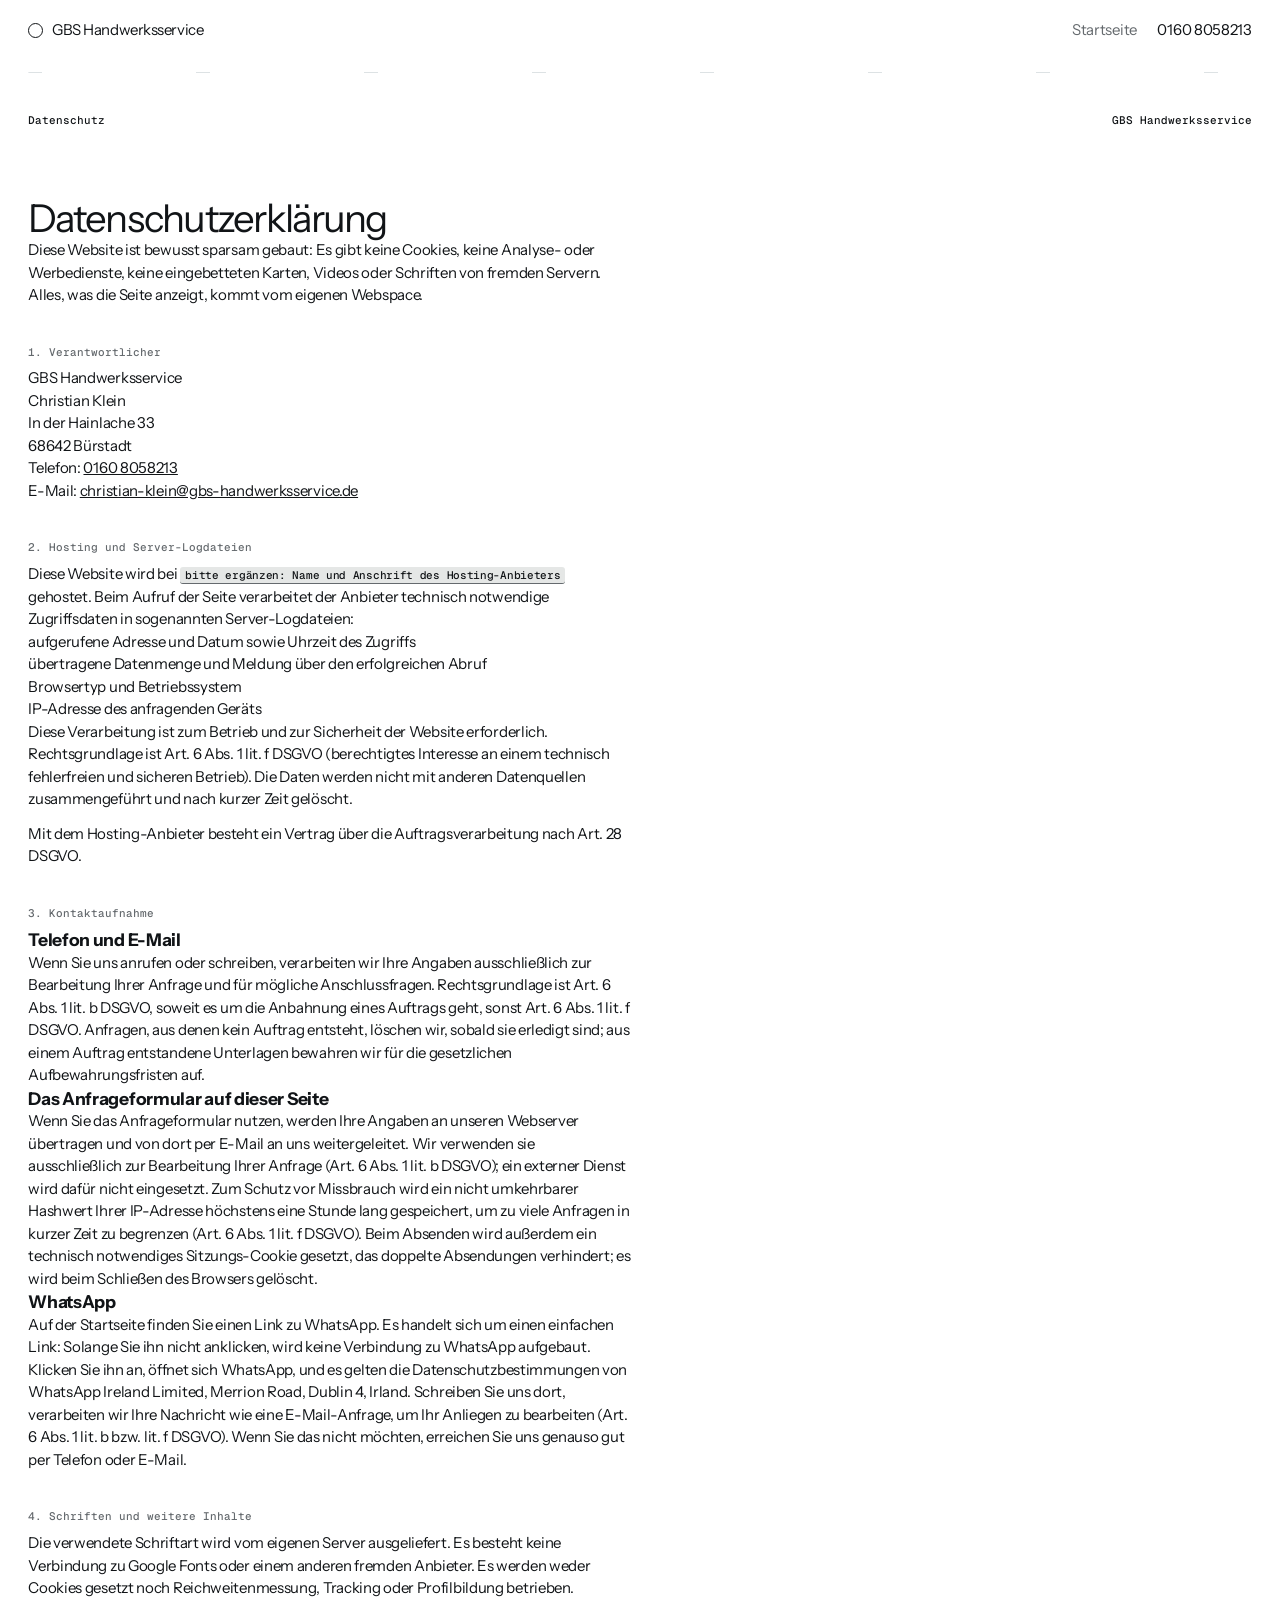
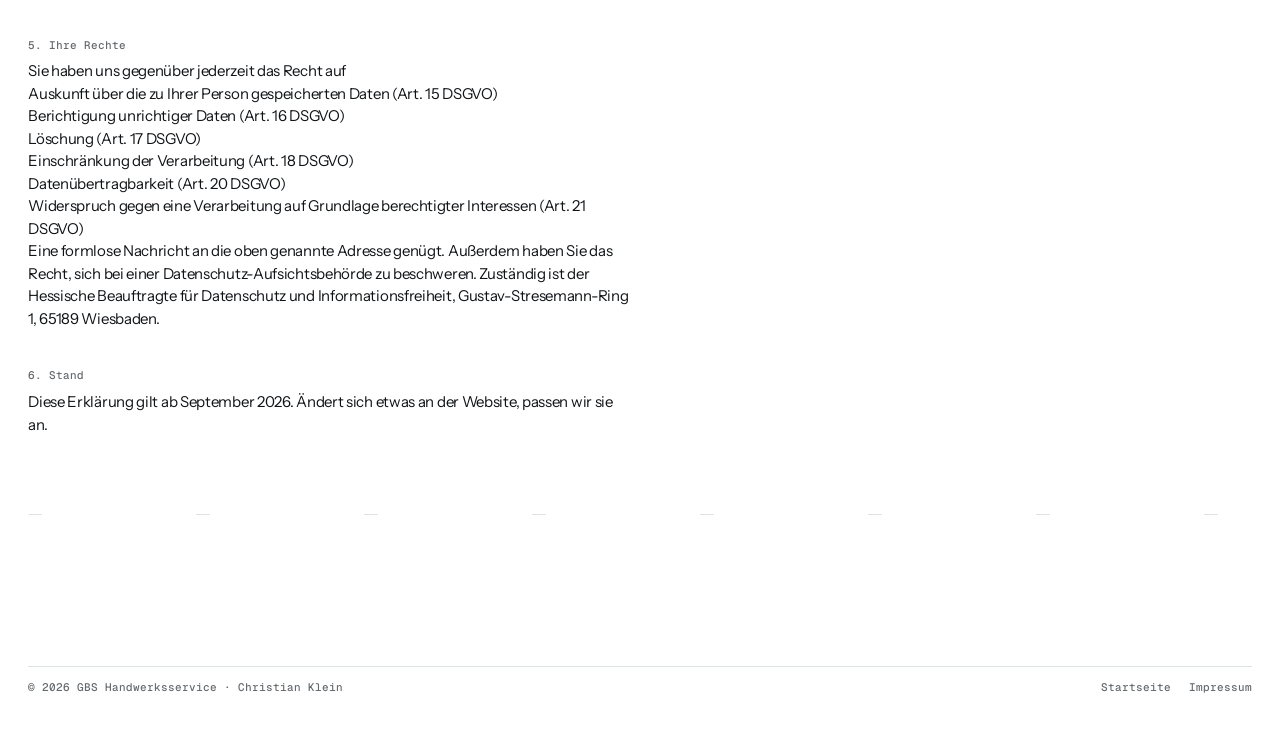
==== commit 7cb5448f: "Kontaktformular: PHP-Versand statt Mail-App kontakt.php mit Honigtopf, Zeitprüfung, Ratenbremse und " ====
--- a/datenschutz.html
+++ b/datenschutz.html
@@ -83,11 +83,7 @@
 
   <h3>Das Anfrageformular auf dieser Seite</h3>
   <p>
-    Das Formular auf der Startseite überträgt Ihre Eingaben <strong>nicht</strong> an
-    einen Server. Es setzt aus Ihren Angaben lediglich eine E-Mail zusammen und
-    öffnet damit Ihr eigenes E-Mail-Programm. Erst wenn Sie dort auf Senden drücken,
-    verlässt die Nachricht Ihr Gerät — auf demselben Weg wie jede andere E-Mail, die
-    Sie schreiben. Solange Sie das nicht tun, bleiben Ihre Eingaben im Browser.
+    Wenn Sie das Anfrageformular nutzen, werden Ihre Angaben an unseren Webserver übertragen und von dort per E-Mail an uns weitergeleitet. Wir verwenden sie ausschließlich zur Bearbeitung Ihrer Anfrage (Art. 6 Abs. 1 lit. b DSGVO); ein externer Dienst wird dafür nicht eingesetzt. Zum Schutz vor Missbrauch wird ein nicht umkehrbarer Hashwert Ihrer IP-Adresse höchstens eine Stunde lang gespeichert, um zu viele Anfragen in kurzer Zeit zu begrenzen (Art. 6 Abs. 1 lit. f DSGVO). Beim Absenden wird außerdem ein technisch notwendiges Sitzungs-Cookie gesetzt, das doppelte Absendungen verhindert; es wird beim Schließen des Browsers gelöscht.
   </p>
 
   <h3>WhatsApp</h3>
--- a/assets/css/gbs.css
+++ b/assets/css/gbs.css
@@ -239,18 +239,26 @@
 
 /* =============================================================== Titel === */
 .titel {
-  min-height: 500px;
+  min-height: 520px;
   height: calc(100svh - var(--kopfhoch) - var(--rand) - var(--luft));
-  max-height: 880px;
+  max-height: 900px;
   display: grid;
   grid-template-rows: auto 1fr auto;
   color: var(--tinte);
 }
-.titel .tafel-bild img { object-position: 50% 50%; }
-
-.titel-text { align-self: end; max-width: 30em; padding-block: 18px 34px; }
+
+/* Satz links, Bild rechts — das Bild ist bewusst nur fünf Spalten breit,
+   weil die Vorlage nur 700 Pixel hergibt. Kleiner und scharf schlägt groß
+   und weich. */
+.titel-innen { align-items: stretch; min-height: 0; padding-block: 22px; }
+.titel-text { grid-column: 1 / 8; padding-bottom: 4px; }
+.titel-bild {
+  grid-column: 8 / 13; min-height: 0;
+  border-radius: 10px; overflow: hidden; background: var(--feld-2);
+}
+.titel-bild picture, .titel-bild img { display: block; width: 100%; height: 100%; object-fit: cover; }
 .titel h1 {
-  font-size: clamp(32px, 4.6vw, 62px);
+  font-size: clamp(34px, 5.3vw, 74px);
   font-weight: 400; line-height: 0.99; letter-spacing: -0.048em;
   text-wrap: balance;
 }
@@ -268,8 +276,8 @@
 }
 .gitter > * { min-width: 0; }
 
-.sp-links  { grid-column: 1 / 6; }
-.sp-rechts { grid-column: 7 / 13; }
+.sp-links  { grid-column: 1 / 7; }
+.sp-rechts { grid-column: 8 / 13; }
 .sp-halb   { grid-column: 1 / 7; }
 .sp-voll   { grid-column: 1 / 13; }
 .sp-text   { grid-column: 1 / 7; }
@@ -469,7 +477,7 @@
 
 /* Bild neben einem Text, das auf dessen Höhe mitwächst. */
 .bildfeld { display: grid; }
-.randlos { border-radius: 10px; overflow: hidden; min-height: 300px; }
+.randlos { border-radius: 10px; overflow: hidden; aspect-ratio: 700 / 622; align-self: start; }
 .randlos img { width: 100%; height: 100%; object-fit: cover; }
 
 /* Ausgeführte Arbeiten */
@@ -478,7 +486,7 @@
 .werk .arbeit img { width: 100%; height: 100%; object-fit: cover; }
 
 @media (max-width: 980px) {
-  .randlos { min-height: 0; aspect-ratio: 1400 / 732; }
+  .randlos { aspect-ratio: 4 / 3; }
   .werk .arbeit { aspect-ratio: auto !important; }
   .werk .arbeit picture, .werk .arbeit img { height: auto; }
 }
@@ -498,23 +506,15 @@
 @media (max-width: 980px) {
   .zeichnung text { font-size: 15px; }
   .zeichnung--gross text { font-size: 24px; }
-  .randlos { aspect-ratio: 4 / 3; }
 }
 
 /* ------------------------------------------------------ Titel am Handy -- */
-/* Hochkant reicht der Platz nicht, um Schrift sicher auf das Bild zu legen:
-   Dann steht das Bild für sich und der Satz darunter. */
+/* Hochkant steht das Bild oben und der Satz darunter. */
 @media (max-width: 700px) {
   .titel { height: auto; min-height: 0; max-height: none; grid-template-rows: none; }
-  .titel .tafel-bild {
-    position: static; order: 2;
-    aspect-ratio: 5 / 4; border-radius: 10px; overflow: hidden;
-    margin-block: 16px 20px;
-  }
-  .titel .tafel-bild img { height: 100%; }
-  .titel > .zeile:first-of-type { order: 1; }
-  .titel-text { order: 3; padding-block: 0 26px; align-self: auto; }
-  .titel > .zeile:last-of-type { order: 4; }
+  .titel-innen { grid-template-columns: minmax(0, 1fr); row-gap: 18px; padding-block: 16px; }
+  .titel-bild { grid-column: 1; order: 1; aspect-ratio: 5 / 4; }
+  .titel-text { grid-column: 1; order: 2; align-self: auto; padding-bottom: 6px; }
 }
 
 /* Steht die Beschriftung am Handy größer, muss das weiße Feld darunter
@@ -529,3 +529,33 @@
 /* Die Rückmeldung steht erst da, wenn wirklich abgeschickt wurde —
    display:grid schlägt sonst das hidden-Attribut. */
 .rueckmeldung[hidden] { display: none; }
+
+/* Der Satz neben dem letzten Bild steht auf dessen Fußzeile. */
+.werk-satz { align-self: end; padding-bottom: 2px; }
+@media (max-width: 980px) { .werk-satz { align-self: auto; } }
+
+/* Die Arbeiten stehen unregelmäßig im Raster und werden nicht auf gleiche
+   Höhe gezogen — jedes Bild behält sein Format. */
+.werk { align-self: start; }
+
+/* ------------------------------------------------------- Titel: Textteil -- */
+/* Oben die Kennwerte, unten der Satz — dazwischen bleibt Luft stehen. */
+.titel-text { display: grid; grid-template-rows: auto 1fr; height: 100%; min-height: 0; }
+.titel-satz { align-self: end; }
+.titel-werte {
+  display: flex; flex-wrap: wrap;
+  gap: 14px clamp(22px, 3vw, 46px);
+}
+.titel-werte li { display: grid; gap: 4px; }
+.titel-werte span { color: var(--grau); }
+.titel-werte b {
+  font-weight: 400; font-size: clamp(15px, 1.3vw, 19px); letter-spacing: -0.03em;
+}
+
+@media (max-width: 700px) {
+  .titel-text { display: block; height: auto; }
+  .titel-werte { margin-bottom: 26px; }
+}
+
+/* Auf der dunklen Tafel darf der Platzhalter hinter einem Bild nicht hell sein. */
+.tafel--nacht .arbeit { background: var(--nacht-2); }
